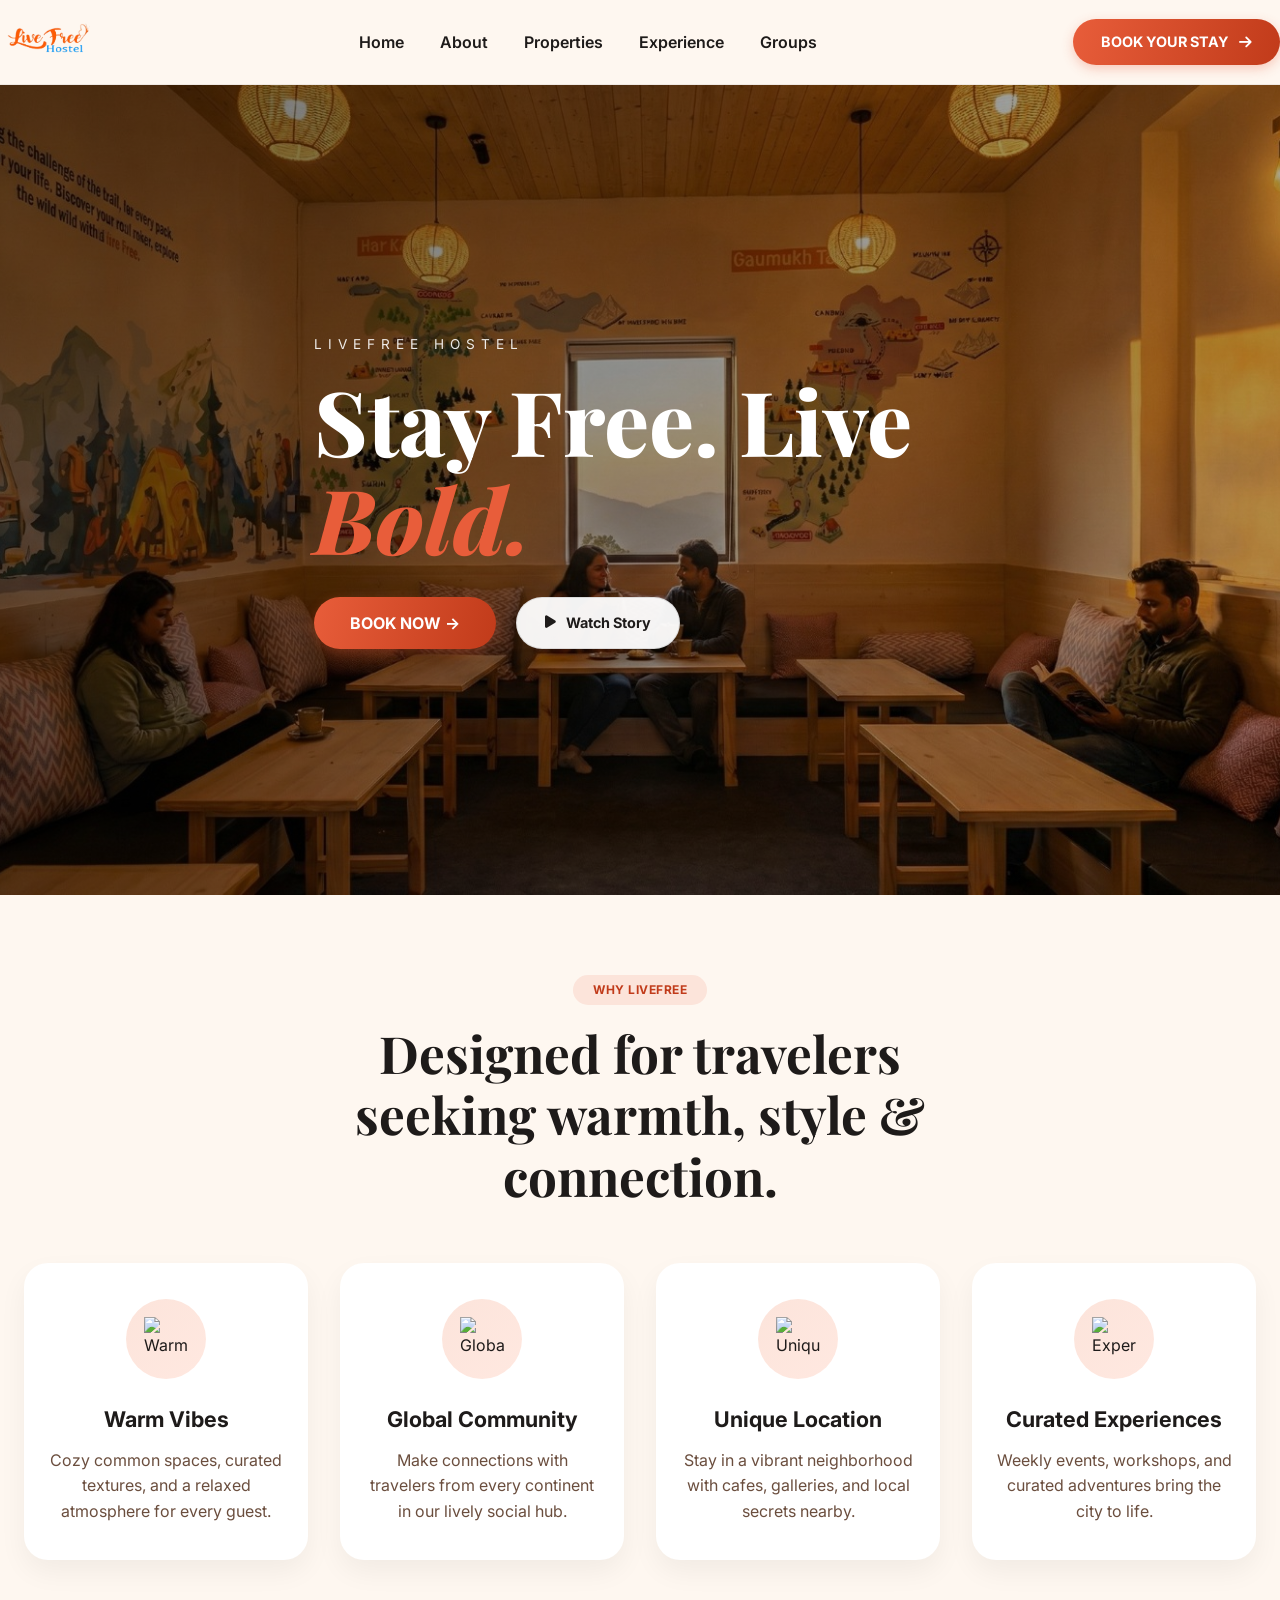
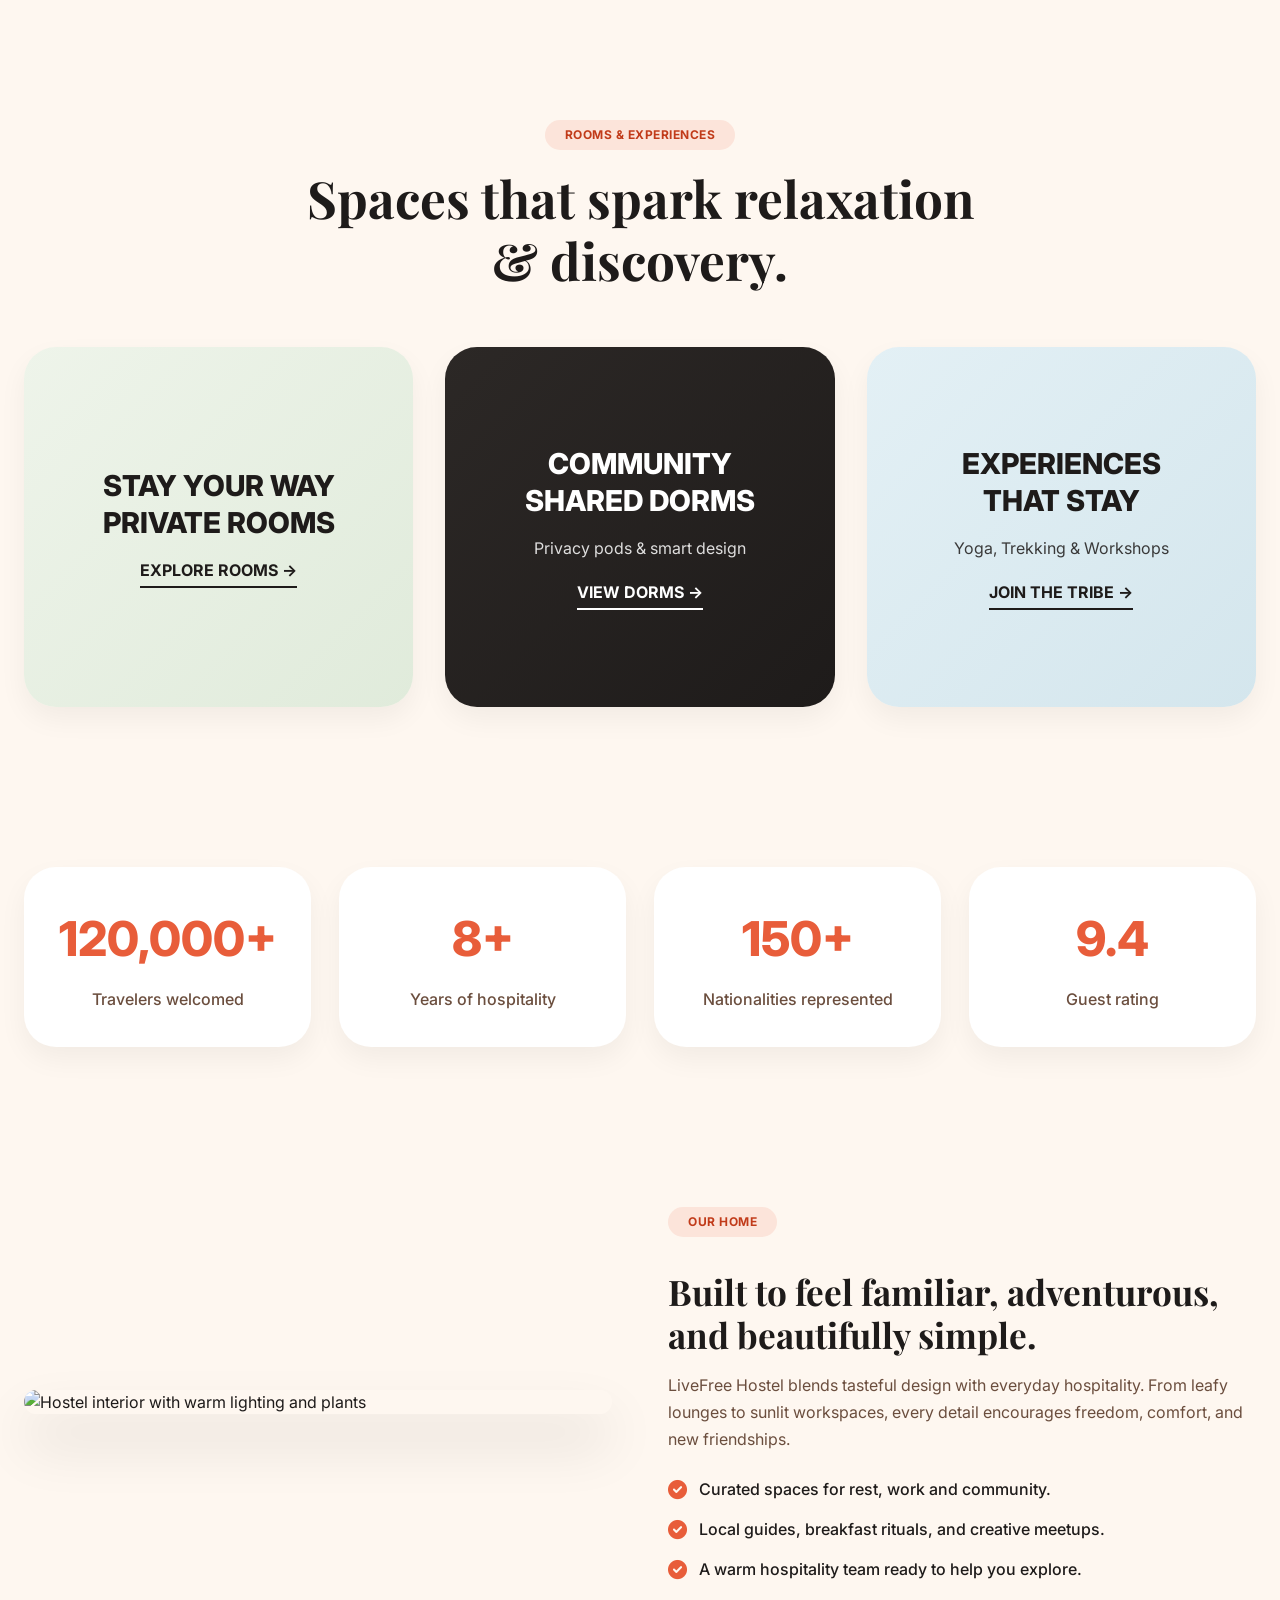
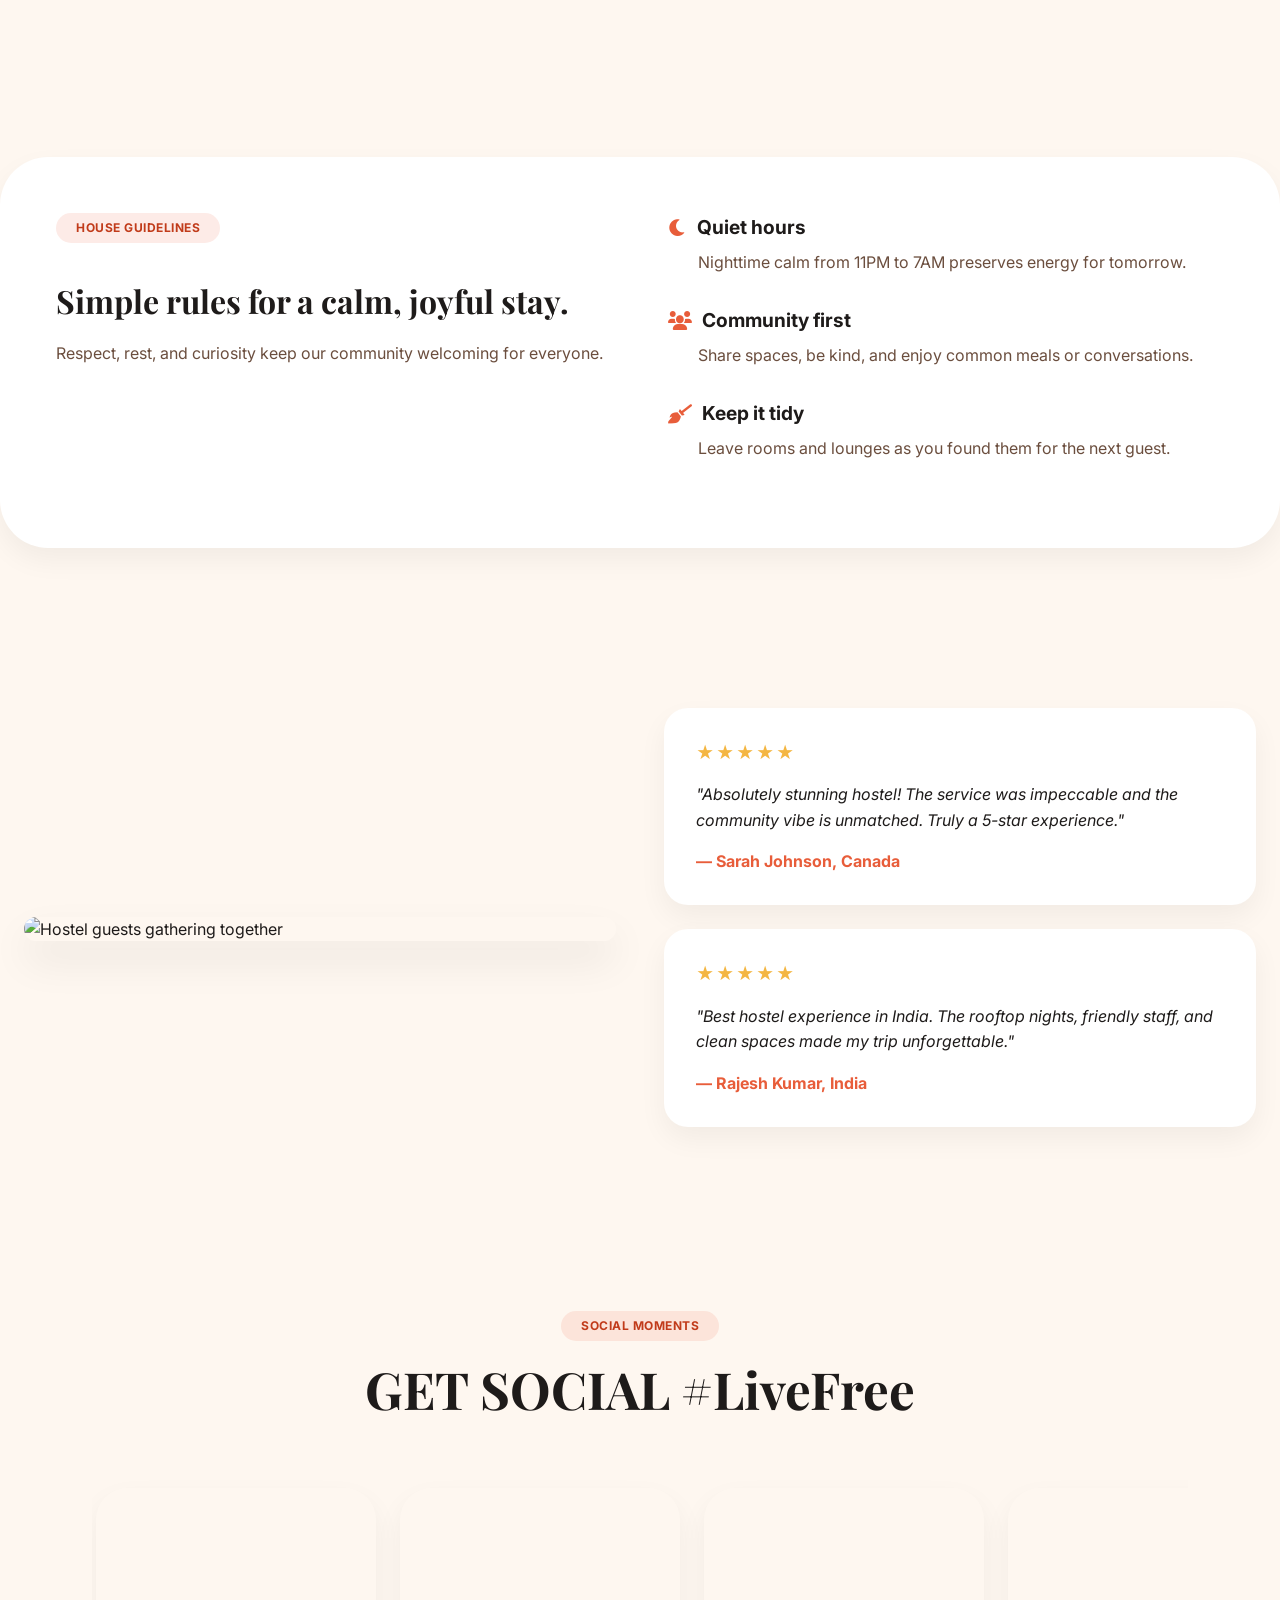
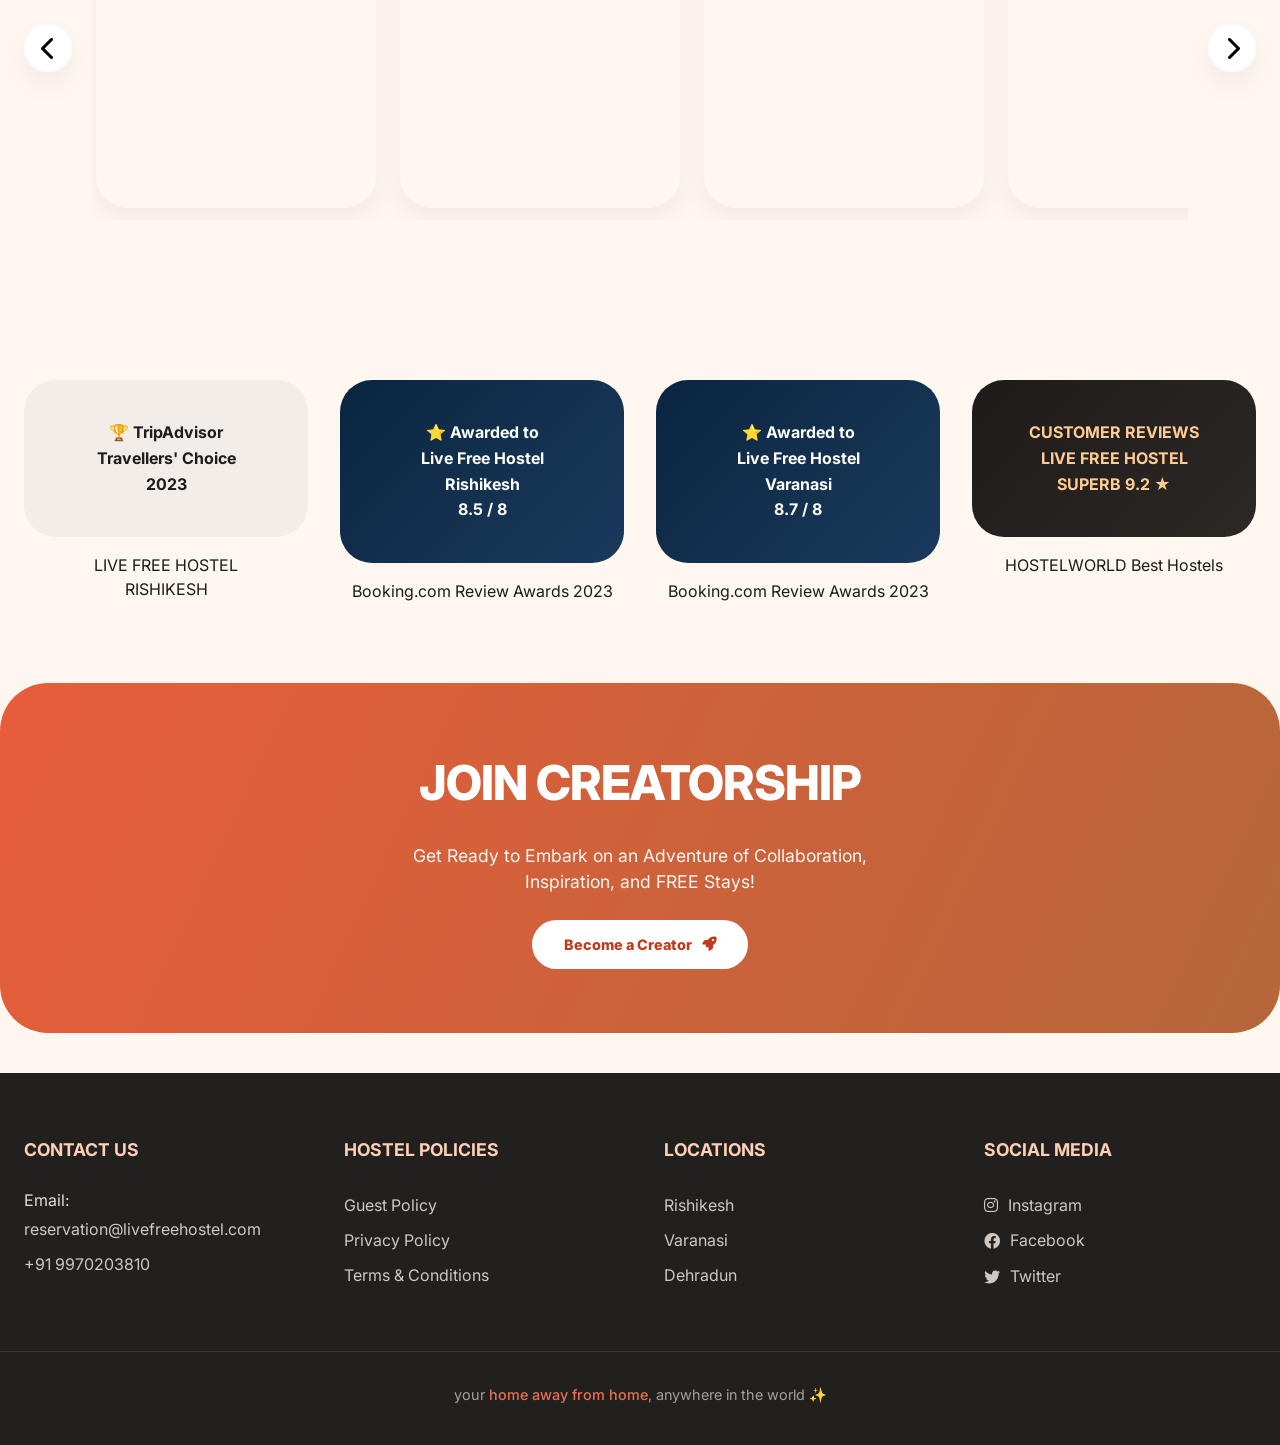
==== index.html @ 85eb5aa7 "Update hero image and logo to use local assets" ====
<!DOCTYPE html>
<html lang="en">
<head>
  <meta charset="UTF-8" />
  <meta name="viewport" content="width=device-width, initial-scale=1.0, viewport-fit=cover" />
  <meta name="description" content="LiveFree Hostel - Stay Free. Live Bold. Experience warm hospitality, global community, and unique locations in Rishikesh, Varanasi, and Dehradun." />
  <meta name="keywords" content="hostel, travel, community, backpacking, rishikesh, varanasi, dehradun, livefree" />
  <meta name="author" content="LiveFree Hostel" />
  <title>LiveFree Hostel | Stay Free. Live Bold.</title>
  <link rel="preconnect" href="https://fonts.googleapis.com" />
  <link rel="preconnect" href="https://fonts.gstatic.com" crossorigin />
  <link href="https://fonts.googleapis.com/css2?family=Inter:opsz,wght@14..32,300;14..32,400;14..32,500;14..32,600;14..32,700;14..32,800&family=Playfair+Display:wght@500;600;700;800;900&display=swap" rel="stylesheet" />
  <link rel="stylesheet" href="https://cdnjs.cloudflare.com/ajax/libs/font-awesome/6.0.0-beta3/css/all.min.css" />
  <link rel="stylesheet" href="style.css" />
</head>
<body>
  <a class="skip-link" href="#main">Skip to main content</a>

  <header class="site-header">
    <div class="container topbar">
      <a href="#home" class="brand">
        <img src="assets/l1.png" alt="LiveFree Hostel Logo" class="logo-img" />
      </a>
      <input type="checkbox" id="menu-toggle" class="menu-toggle" />
      <label for="menu-toggle" class="hamburger" aria-label="Open navigation menu">
        <span></span><span></span><span></span>
      </label>
      <nav class="main-nav" aria-label="Primary navigation">
        <ul>
          <li><a href="#home">Home</a></li>
          <li><a href="#about">About</a></li>
          <li><a href="#rooms">Properties</a></li>
          <li><a href="#experience">Experience</a></li>
          <li><a href="#groups">Groups</a></li>
        </ul>
      </nav>
      <a href="#booking" class="btn btn-primary">BOOK YOUR STAY <i class="fas fa-arrow-right"></i></a>
    </div>
  </header>

  <main id="main">
    <!-- Hero Section -->
    <section class="hero" id="home">
      <div class="hero-overlay"></div>
      <div class="container hero-content">
        <span class="eyebrow">LIVEFREE HOSTEL</span>
        <h1>Stay Free. Live <span class="bold-word">Bold.</span></h1>
        <div class="hero-actions">
          <a href="#booking" class="btn btn-primary btn-large">BOOK NOW →</a>
          <a href="#about" class="btn btn-secondary"><i class="fas fa-play"></i> Watch Story</a>
        </div>
      </div>
    </section>

    <!-- Features Section -->
    <section class="section features" id="features">
      <div class="container">
        <div class="section-head">
          <span class="section-label">Why LiveFree</span>
          <h2>Designed for travelers seeking warmth, style & connection.</h2>
        </div>
        <div class="grid feature-grid">
          <article class="feature-card">
            <div class="feature-icon"><img src="https://cdn-icons-png.flaticon.com/512/2906/2906727.png" alt="Warm Vibes icon" /></div>
            <h3>Warm Vibes</h3>
            <p>Cozy common spaces, curated textures, and a relaxed atmosphere for every guest.</p>
          </article>
          <article class="feature-card">
            <div class="feature-icon"><img src="https://cdn-icons-png.flaticon.com/512/2948/2948030.png" alt="Global Community icon" /></div>
            <h3>Global Community</h3>
            <p>Make connections with travelers from every continent in our lively social hub.</p>
          </article>
          <article class="feature-card">
            <div class="feature-icon"><img src="https://cdn-icons-png.flaticon.com/512/2838/2838912.png" alt="Unique Location icon" /></div>
            <h3>Unique Location</h3>
            <p>Stay in a vibrant neighborhood with cafes, galleries, and local secrets nearby.</p>
          </article>
          <article class="feature-card">
            <div class="feature-icon"><img src="https://cdn-icons-png.flaticon.com/512/1041/1041916.png" alt="Experiences icon" /></div>
            <h3>Curated Experiences</h3>
            <p>Weekly events, workshops, and curated adventures bring the city to life.</p>
          </article>
        </div>
      </div>
    </section>

    <!-- Rooms Section -->
    <section class="section rooms" id="rooms">
      <div class="container">
        <div class="section-head">
          <span class="section-label">Rooms & Experiences</span>
          <h2>Spaces that spark relaxation & discovery.</h2>
        </div>
        <div class="grid room-grid">
          <article class="room-card room-card-green">
            <div class="room-content">
              <h3>STAY YOUR WAY<br>PRIVATE ROOMS</h3>
              <a href="#rooms" class="room-link">EXPLORE ROOMS →</a>
            </div>
          </article>
          <article class="room-card room-card-dark">
            <div class="room-content">
              <h3>COMMUNITY<br>SHARED DORMS</h3>
              <p>Privacy pods & smart design</p>
              <a href="#rooms" class="room-link">VIEW DORMS →</a>
            </div>
          </article>
          <article class="room-card room-card-blue">
            <div class="room-content">
              <h3>EXPERIENCES<br>THAT STAY</h3>
              <p>Yoga, Trekking & Workshops</p>
              <a href="#rooms" class="room-link">JOIN THE TRIBE →</a>
            </div>
          </article>
        </div>
      </div>
    </section>

    <!-- Stats Section -->
    <section class="section stats">
      <div class="container stats-grid">
        <article class="stat-card">
          <strong>120,000+</strong>
          <p>Travelers welcomed</p>
        </article>
        <article class="stat-card">
          <strong>8+</strong>
          <p>Years of hospitality</p>
        </article>
        <article class="stat-card">
          <strong>150+</strong>
          <p>Nationalities represented</p>
        </article>
        <article class="stat-card">
          <strong>9.4</strong>
          <p>Guest rating</p>
        </article>
      </div>
    </section>

    <!-- About Section -->
    <section class="section about" id="about">
      <div class="container about-grid">
        <div class="about-media">
          <img src="https://images.unsplash.com/photo-1522708323590-d24dbb6b0267?auto=format&fit=crop&w=1200&q=80" alt="Hostel interior with warm lighting and plants" />
        </div>
        <div class="about-copy">
          <span class="section-label">Our home</span>
          <h2>Built to feel familiar, adventurous, and beautifully simple.</h2>
          <p>LiveFree Hostel blends tasteful design with everyday hospitality. From leafy lounges to sunlit workspaces, every detail encourages freedom, comfort, and new friendships.</p>
          <ul class="about-list">
            <li><i class="fas fa-check-circle"></i> Curated spaces for rest, work and community.</li>
            <li><i class="fas fa-check-circle"></i> Local guides, breakfast rituals, and creative meetups.</li>
            <li><i class="fas fa-check-circle"></i> A warm hospitality team ready to help you explore.</li>
          </ul>
        </div>
      </div>
    </section>

    <!-- House Guidelines Section -->
    <section class="section rules">
      <div class="container rules-grid">
        <div class="rules-copy">
          <span class="section-label">House Guidelines</span>
          <h2>Simple rules for a calm, joyful stay.</h2>
          <p>Respect, rest, and curiosity keep our community welcoming for everyone.</p>
        </div>
        <div class="rules-block">
          <div class="rule-item">
            <h3><i class="fas fa-moon"></i> Quiet hours</h3>
            <p>Nighttime calm from 11PM to 7AM preserves energy for tomorrow.</p>
          </div>
          <div class="rule-item">
            <h3><i class="fas fa-users"></i> Community first</h3>
            <p>Share spaces, be kind, and enjoy common meals or conversations.</p>
          </div>
          <div class="rule-item">
            <h3><i class="fas fa-broom"></i> Keep it tidy</h3>
            <p>Leave rooms and lounges as you found them for the next guest.</p>
          </div>
        </div>
      </div>
    </section>

    <!-- Testimonials Section -->
    <section class="section testimonials" id="testimonials">
      <div class="container testimonials-wrapper">
        <div class="testimonials-media">
          <img src="https://images.unsplash.com/photo-1552664730-d307ca884978?auto=format&fit=crop&w=800&q=80" alt="Hostel guests gathering together" />
        </div>
        <div class="testimonials-content">
          <div class="testimonial-card">
            <div class="stars">★★★★★</div>
            <p>"Absolutely stunning hostel! The service was impeccable and the community vibe is unmatched. Truly a 5-star experience."</p>
            <footer>— Sarah Johnson, Canada</footer>
          </div>
          <div class="testimonial-card">
            <div class="stars">★★★★★</div>
            <p>"Best hostel experience in India. The rooftop nights, friendly staff, and clean spaces made my trip unforgettable."</p>
            <footer>— Rajesh Kumar, India</footer>
          </div>
        </div>
      </div>
    </section>

    <!-- Social Carousel Section -->
    <section class="section social">
      <div class="container">
        <div class="section-head">
          <span class="section-label">Social Moments</span>
          <h2>GET SOCIAL #LiveFree</h2>
        </div>
      </div>
      <div class="social-carousel container">
        <button class="carousel-btn carousel-prev" aria-label="Previous images"><i class="fas fa-chevron-left"></i></button>
        <div class="social-grid" id="socialGrid">
          <div class="social-item" style="background-image: url('https://images.unsplash.com/photo-1541336032412-2048a6785400?auto=format&fit=crop&w=600&q=80')"></div>
          <div class="social-item" style="background-image: url('https://images.unsplash.com/photo-1523239369189-4ed2aefc3a63?auto=format&fit=crop&w=600&q=80')"></div>
          <div class="social-item" style="background-image: url('https://images.unsplash.com/photo-1551632811-561732d1e306?auto=format&fit=crop&w=600&q=80')"></div>
          <div class="social-item" style="background-image: url('https://images.unsplash.com/photo-1517457373958-b7bdd4587205?auto=format&fit=crop&w=600&q=80')"></div>
          <div class="social-item" style="background-image: url('https://images.unsplash.com/photo-1559136555-9303baea8ebd?auto=format&fit=crop&w=600&q=80')"></div>
          <div class="social-item" style="background-image: url('https://images.unsplash.com/photo-1529156069898-49953e39b3ac?auto=format&fit=crop&w=600&q=80')"></div>
        </div>
        <button class="carousel-btn carousel-next" aria-label="Next images"><i class="fas fa-chevron-right"></i></button>
      </div>
    </section>

    <!-- Awards Section -->
    <section class="section awards">
      <div class="container awards-grid">
        <div class="award-item">
          <div class="award-badge">🏆 TripAdvisor<br>Travellers' Choice<br>2023</div>
          <p>LIVE FREE HOSTEL<br>RISHIKESH</p>
        </div>
        <div class="award-item">
          <div class="award-badge booking">⭐ Awarded to<br>Live Free Hostel<br>Rishikesh<br>8.5 / 8</div>
          <p>Booking.com Review Awards 2023</p>
        </div>
        <div class="award-item">
          <div class="award-badge booking">⭐ Awarded to<br>Live Free Hostel<br>Varanasi<br>8.7 / 8</div>
          <p>Booking.com Review Awards 2023</p>
        </div>
        <div class="award-item">
          <div class="award-badge superb">CUSTOMER REVIEWS<br>LIVE FREE HOSTEL<br>SUPERB 9.2 ★</div>
          <p>HOSTELWORLD Best Hostels</p>
        </div>
      </div>
    </section>

    <!-- CTA Banner Section -->
    <section class="section cta-banner" id="booking">
      <div class="container cta-content">
        <h2>JOIN CREATORSHIP</h2>
        <p>Get Ready to Embark on an Adventure of Collaboration, Inspiration, and FREE Stays!</p>
        <a href="#" class="btn btn-cta">Become a Creator <i class="fas fa-rocket"></i></a>
      </div>
    </section>
  </main>

  <!-- Footer -->
  <footer class="site-footer" id="contact">
    <div class="container footer-grid">
      <div class="footer-block">
        <h4>CONTACT US</h4>
        <p>Email:<br><a href="mailto:reservation@livefreehostel.com">reservation@livefreehostel.com</a></p>
        <p><a href="tel:+919970203810">+91 9970203810</a></p>
      </div>
      <div class="footer-block">
        <h4>HOSTEL POLICIES</h4>
        <ul>
          <li><a href="#">Guest Policy</a></li>
          <li><a href="#">Privacy Policy</a></li>
          <li><a href="#">Terms & Conditions</a></li>
        </ul>
      </div>
      <div class="footer-block">
        <h4>LOCATIONS</h4>
        <ul>
          <li><a href="#">Rishikesh</a></li>
          <li><a href="#">Varanasi</a></li>
          <li><a href="#">Dehradun</a></li>
        </ul>
      </div>
      <div class="footer-block">
        <h4>SOCIAL MEDIA</h4>
        <ul class="social-list">
          <li><a href="#"><i class="fab fa-instagram"></i> Instagram</a></li>
          <li><a href="#"><i class="fab fa-facebook"></i> Facebook</a></li>
          <li><a href="#"><i class="fab fa-twitter"></i> Twitter</a></li>
        </ul>
      </div>
    </div>
    <div class="footer-bottom container">
      <p class="tagline">
  your <span>home away from home</span>, anywhere in the world ✨
</p>
    </div>
  </footer>

  <script>
    // Social carousel scroll functionality
    const socialGrid = document.getElementById('socialGrid');
    const prevBtn = document.querySelector('.carousel-prev');
    const nextBtn = document.querySelector('.carousel-next');
    
    if (socialGrid && prevBtn && nextBtn) {
      prevBtn.addEventListener('click', () => {
        socialGrid.scrollBy({ left: -300, behavior: 'smooth' });
      });
      nextBtn.addEventListener('click', () => {
        socialGrid.scrollBy({ left: 300, behavior: 'smooth' });
      });
    }

    // Smooth scroll for anchor links
    document.querySelectorAll('a[href^="#"]').forEach(anchor => {
      anchor.addEventListener('click', function(e) {
        const targetId = this.getAttribute('href');
        if (targetId === '#') return;
        const targetElement = document.querySelector(targetId);
        if (targetElement) {
          e.preventDefault();
          targetElement.scrollIntoView({ behavior: 'smooth', block: 'start' });
          // Close mobile menu if open
          const menuToggle = document.getElementById('menu-toggle');
          if (menuToggle && menuToggle.checked) {
            menuToggle.checked = false;
          }
        }
      });
    });

    // Logo fallback
    const logoImg = document.querySelector('.logo-img');
    if (logoImg && logoImg.complete && logoImg.naturalWidth === 0) {
      logoImg.src = 'https://placehold.co/600x200/e85d3a/white?text=LiveFree';
    }
  </script>
</body>
</html>
---- style.css ----
:root {
  --bg: #fef7f0;
  --surface: #ffffff;
  --text: #1e1b1a;
  --muted: #6b4e3e;
  --primary: #e85d3a;
  --primary-dark: #c13b1a;
  --primary-light: #f5a17e;
  --accent: #7b9c6e;
  --accent-light: #e2f0dd;
  --gold: #e6b17e;
  --shadow-sm: 0 12px 28px rgba(0, 0, 0, 0.05);
  --shadow-md: 0 20px 40px rgba(0, 0, 0, 0.08);
  --shadow-lg: 0 30px 55px rgba(0, 0, 0, 0.12);
  --radius-sm: 16px;
  --radius-md: 24px;
  --radius-lg: 32px;
  --radius-xl: 48px;
  --transition: 0.35s cubic-bezier(0.2, 0.9, 0.4, 1.1);
}

* {
  margin: 0;
  padding: 0;
  box-sizing: border-box;
}

html {
  scroll-behavior: smooth;
}

body {
  font-family: 'Inter', system-ui, -apple-system, sans-serif;
  background: var(--bg);
  color: var(--text);
  line-height: 1.5;
  overflow-x: hidden;
}

img {
  max-width: 100%;
  display: block;
}

a {
  text-decoration: none;
  color: inherit;
  transition: all var(--transition);
}

button {
  cursor: pointer;
  border: none;
  background: none;
}

.container {
  max-width: 1280px;
  margin: 0 auto;
  padding: 0 24px;
}

/* Skip Link */
.skip-link {
  position: absolute;
  left: -9999px;
  top: 0;
  background: var(--primary);
  color: white;
  padding: 12px 24px;
  z-index: 200;
  border-radius: 999px;
  font-weight: 600;
  font-size: 0.9rem;
}

.skip-link:focus {
  left: 20px;
  top: 20px;
  outline: 2px solid white;
}

/* Header */
.site-header {
  position: sticky;
  top: 0;
  z-index: 100;
  background: rgba(254, 247, 240, 0.96);
  backdrop-filter: blur(16px);
  border-bottom: 1px solid rgba(0, 0, 0, 0.06);
}

.topbar {
  display: flex;
  align-items: center;
  justify-content: space-between;
  gap: 24px;
  padding: 16px 0;
  flex-wrap: wrap;
}

.brand {
  display: flex;
  align-items: center;
  flex-shrink: 0;
}

.logo-img {
  height: 52px;
  width: auto;
  transition: transform 0.2s ease;
}

.logo-img:hover {
  transform: scale(1.02);
}

/* Navigation */
.main-nav ul {
  display: flex;
  gap: 36px;
  list-style: none;
}

.main-nav a {
  font-weight: 600;
  color: var(--text);
  position: relative;
  padding: 6px 0;
}

.main-nav a::after {
  content: '';
  position: absolute;
  bottom: 0;
  left: 0;
  width: 0;
  height: 2px;
  background: var(--primary);
  transition: width 0.25s ease;
}

.main-nav a:hover::after,
.main-nav a:focus::after {
  width: 100%;
}

.main-nav a:hover {
  color: var(--primary-dark);
}

/* Buttons */
.btn {
  display: inline-flex;
  align-items: center;
  justify-content: center;
  gap: 10px;
  padding: 12px 28px;
  border-radius: 999px;
  font-weight: 700;
  font-size: 0.9rem;
  transition: all var(--transition);
  border: none;
  cursor: pointer;
  white-space: nowrap;
}

.btn-primary {
  background: linear-gradient(105deg, var(--primary), var(--primary-dark));
  color: white;
  box-shadow: 0 4px 12px rgba(232, 93, 58, 0.3);
}

.btn-primary:hover {
  transform: translateY(-3px);
  box-shadow: 0 14px 28px rgba(232, 93, 58, 0.35);
}

.btn-secondary {
  background: rgba(255, 255, 255, 0.95);
  border: 1px solid rgba(0, 0, 0, 0.1);
  color: var(--text);
}

.btn-secondary:hover {
  background: white;
  transform: translateY(-2px);
  box-shadow: var(--shadow-sm);
}

.btn-large {
  padding: 14px 36px;
  font-size: 1rem;
}

.btn-cta {
  background: white;
  color: var(--primary-dark);
  font-weight: 800;
  padding: 14px 32px;
}

.btn-cta:hover {
  transform: translateY(-3px);
  box-shadow: 0 12px 24px rgba(0, 0, 0, 0.2);
}

/* Mobile Menu */
.menu-toggle {
  display: none;
}

.hamburger {
  display: none;
  flex-direction: column;
  gap: 6px;
  cursor: pointer;
  padding: 8px;
}

.hamburger span {
  width: 28px;
  height: 2.5px;
  background: var(--text);
  border-radius: 4px;
  transition: 0.25s ease;
}

/* Hero Section */
.hero {
  position: relative;
  min-height: 90vh;
  background-image: url('assets/hero_img.jpeg');
  background-size: cover;
  background-position: center 30%;
  display: flex;
  align-items: center;
  isolation: isolate;
}

.hero-overlay {
  position: absolute;
  inset: 0;
  background: linear-gradient(120deg, rgba(0, 0, 0, 0.55), rgba(0, 0, 0, 0.25));
  z-index: 1;
}

.hero-content {
  position: relative;
  z-index: 3;
  max-width: 700px;
  color: white;
}

.hero .eyebrow {
  font-size: 0.85rem;
  letter-spacing: 6px;
  text-transform: uppercase;
  opacity: 0.9;
  margin-bottom: 1rem;
  display: inline-block;
}

.hero h1 {
  font-family: 'Playfair Display', serif;
  font-size: clamp(3rem, 7vw, 5.8rem);
  font-weight: 800;
  line-height: 1.1;
  margin: 0 0 1.8rem 0;
}

.hero h1 .bold-word {
  color: var(--primary);
  font-style: italic;
  position: relative;
  display: inline-block;
}

.hero-actions {
  display: flex;
  gap: 20px;
  flex-wrap: wrap;
}

/* Section Styles */
.section {
  padding: 80px 0;
}

.section-head {
  text-align: center;
  margin-bottom: 56px;
}

.section-label {
  display: inline-block;
  background: rgba(232, 93, 58, 0.12);
  padding: 6px 20px;
  border-radius: 60px;
  font-size: 0.75rem;
  font-weight: 700;
  letter-spacing: 0.5px;
  color: var(--primary-dark);
  margin-bottom: 18px;
  text-transform: uppercase;
}

.section-head h2 {
  font-family: 'Playfair Display', serif;
  font-size: clamp(1.8rem, 4vw, 3.2rem);
  font-weight: 700;
  max-width: 700px;
  margin: 0 auto;
  line-height: 1.2;
}

/* Grid Systems */
.grid {
  display: grid;
  gap: 32px;
}

.feature-grid {
  grid-template-columns: repeat(auto-fit, minmax(260px, 1fr));
}

.room-grid {
  grid-template-columns: repeat(auto-fit, minmax(300px, 1fr));
}

.stats-grid {
  display: grid;
  grid-template-columns: repeat(auto-fit, minmax(200px, 1fr));
  gap: 28px;
  text-align: center;
}

/* Feature Cards */
.feature-card {
  background: var(--surface);
  padding: 36px 24px;
  border-radius: var(--radius-md);
  transition: all var(--transition);
  box-shadow: var(--shadow-sm);
  text-align: center;
}

.feature-card:hover {
  transform: translateY(-8px);
  box-shadow: var(--shadow-lg);
}

.feature-icon {
  width: 80px;
  height: 80px;
  background: linear-gradient(135deg, #fce4db, #ffe8e0);
  border-radius: 50%;
  display: flex;
  align-items: center;
  justify-content: center;
  margin: 0 auto 24px;
}

.feature-icon img {
  width: 44px;
  height: 44px;
  object-fit: contain;
}

.feature-card h3 {
  font-size: 1.35rem;
  margin-bottom: 12px;
  font-weight: 700;
}

.feature-card p {
  color: var(--muted);
  line-height: 1.6;
}

/* Room Cards */
.room-card {
  border-radius: var(--radius-lg);
  padding: 40px 28px;
  transition: all 0.3s ease;
  box-shadow: var(--shadow-sm);
  text-align: center;
  min-height: 360px;
  display: flex;
  align-items: center;
  justify-content: center;
}

.room-card:hover {
  transform: translateY(-6px);
  box-shadow: var(--shadow-lg);
}

.room-card-green {
  background: linear-gradient(135deg, #eef4ea, #e0ebdb);
}

.room-card-dark {
  background: linear-gradient(135deg, #2c2826, #1e1b1a);
  color: white;
}

.room-card-blue {
  background: linear-gradient(135deg, #e3f0f5, #d4e6ed);
}

.room-content h3 {
  font-size: 1.8rem;
  margin-bottom: 16px;
  font-weight: 800;
  line-height: 1.3;
}

.room-content p {
  margin-bottom: 20px;
  opacity: 0.85;
}

.room-link {
  display: inline-block;
  font-weight: 700;
  border-bottom: 2px solid currentColor;
  padding-bottom: 4px;
  transition: all 0.2s;
}

.room-link:hover {
  letter-spacing: 1px;
}

/* Stat Cards */
.stat-card {
  background: var(--surface);
  padding: 36px 20px;
  border-radius: var(--radius-lg);
  box-shadow: var(--shadow-sm);
  transition: all var(--transition);
}

.stat-card:hover {
  transform: translateY(-5px);
  box-shadow: var(--shadow-md);
}

.stat-card strong {
  font-size: 3rem;
  font-weight: 800;
  color: var(--primary);
  display: block;
  margin-bottom: 12px;
}

.stat-card p {
  color: var(--muted);
  font-weight: 500;
}

/* About Section */
.about-grid {
  display: grid;
  grid-template-columns: 1fr 1fr;
  gap: 56px;
  align-items: center;
}

.about-media img {
  width: 100%;
  border-radius: var(--radius-xl);
  box-shadow: var(--shadow-lg);
  transition: transform 0.4s;
}

.about-media img:hover {
  transform: scale(1.01);
}

.about-copy h2 {
  font-family: 'Playfair Display', serif;
  font-size: 2.2rem;
  margin: 16px 0;
  line-height: 1.2;
}

.about-copy p {
  color: var(--muted);
  line-height: 1.7;
  margin-bottom: 24px;
}

.about-list {
  list-style: none;
}

.about-list li {
  margin-bottom: 16px;
  display: flex;
  align-items: center;
  gap: 12px;
  font-weight: 500;
}

.about-list li i {
  color: var(--primary);
  font-size: 1.2rem;
}

/* Rules Section */
.rules-grid {
  display: grid;
  grid-template-columns: 1fr 1fr;
  gap: 56px;
  background: var(--surface);
  padding: 56px;
  border-radius: var(--radius-xl);
  box-shadow: var(--shadow-sm);
}

.rules-copy h2 {
  font-family: 'Playfair Display', serif;
  font-size: 2rem;
  margin: 16px 0;
}

.rules-copy p {
  color: var(--muted);
}

.rule-item {
  margin-bottom: 32px;
}

.rule-item h3 {
  font-size: 1.2rem;
  margin-bottom: 8px;
  display: flex;
  align-items: center;
  gap: 10px;
}

.rule-item h3 i {
  color: var(--primary);
}

.rule-item p {
  color: var(--muted);
  padding-left: 30px;
}

/* Testimonials */
.testimonials-wrapper {
  display: grid;
  grid-template-columns: 1fr 1fr;
  gap: 48px;
  align-items: center;
}

.testimonials-media img {
  width: 100%;
  border-radius: var(--radius-lg);
  box-shadow: var(--shadow-md);
}

.testimonial-card {
  background: var(--surface);
  padding: 32px;
  border-radius: var(--radius-md);
  margin-bottom: 24px;
  box-shadow: var(--shadow-sm);
  transition: all var(--transition);
}

.testimonial-card:hover {
  transform: translateX(6px);
  box-shadow: var(--shadow-md);
}

.stars {
  color: #f4b642;
  margin-bottom: 16px;
  font-size: 1.1rem;
  letter-spacing: 2px;
}

.testimonial-card p {
  font-style: italic;
  margin-bottom: 16px;
  line-height: 1.6;
  color: var(--text);
}

.testimonial-card footer {
  font-weight: 700;
  color: var(--primary);
}

/* Social Carousel */
.social-carousel {
  display: flex;
  align-items: center;
  gap: 20px;
  position: relative;
}

.social-grid {
  display: flex;
  gap: 24px;
  overflow-x: auto;
  scroll-behavior: smooth;
  padding: 12px 4px;
  scrollbar-width: thin;
  flex: 1;
}

.social-grid::-webkit-scrollbar {
  height: 6px;
}

.social-grid::-webkit-scrollbar-track {
  background: #e0d6ce;
  border-radius: 10px;
}

.social-grid::-webkit-scrollbar-thumb {
  background: var(--primary);
  border-radius: 10px;
}

.social-item {
  min-width: 280px;
  height: 320px;
  background-size: cover;
  background-position: center;
  border-radius: var(--radius-lg);
  flex-shrink: 0;
  transition: all 0.3s ease;
  cursor: pointer;
  box-shadow: var(--shadow-sm);
}

.social-item:hover {
  transform: scale(1.02);
  box-shadow: var(--shadow-lg);
}

.carousel-btn {
  width: 48px;
  height: 48px;
  background: white;
  border-radius: 60px;
  font-size: 1.5rem;
  display: flex;
  align-items: center;
  justify-content: center;
  box-shadow: var(--shadow-sm);
  transition: all 0.2s;
  flex-shrink: 0;
}

.carousel-btn:hover {
  background: var(--primary);
  color: white;
  transform: scale(1.05);
}

/* Awards Grid */
.awards-grid {
  display: grid;
  grid-template-columns: repeat(auto-fit, minmax(220px, 1fr));
  gap: 32px;
  text-align: center;
}

.award-item {
  text-align: center;
}

.award-badge {
  background: #f2ede8;
  padding: 40px 16px;
  border-radius: var(--radius-lg);
  font-weight: 700;
  line-height: 1.6;
  margin-bottom: 16px;
  transition: all 0.2s;
}

.award-badge:hover {
  transform: translateY(-4px);
}

.award-badge.booking {
  background: linear-gradient(135deg, #0a2540, #1b3a5c);
  color: white;
}

.award-badge.superb {
  background: linear-gradient(135deg, #1e1b1a, #2c2826);
  color: #ffcd94;
}

/* CTA Banner */
.cta-banner {
  background: linear-gradient(115deg, #e85d3a, #b5663b);
  border-radius: var(--radius-xl);
  text-align: center;
  padding: 64px 32px;
  color: white;
}

.cta-content {
  display: flex;
  flex-direction: column;
  align-items: center;
  gap: 24px;
}

.cta-content h2 {
  font-size: clamp(2rem, 4vw, 3rem);
  font-weight: 800;
  letter-spacing: -0.02em;
}

.cta-content p {
  font-size: 1.1rem;
  max-width: 500px;
  opacity: 0.95;
}

/* Footer */
.site-footer {
  background: #22201f;
  color: #e4ddd8;
  padding: 64px 0 40px;
  margin-top: 40px;
}

.footer-grid {
  display: grid;
  grid-template-columns: repeat(auto-fit, minmax(200px, 1fr));
  gap: 48px;
}

.footer-block h4 {
  font-size: 1.1rem;
  margin-bottom: 24px;
  color: #ffcfb5;
  font-weight: 700;
}

.footer-block ul {
  list-style: none;
}

.footer-block li,
.footer-block a {
  color: #cfc7c2;
  line-height: 2.2;
  transition: color 0.2s;
}

.footer-block a:hover {
  color: var(--primary-light);
}

.social-list li a {
  display: inline-flex;
  align-items: center;
  gap: 10px;
}

.footer-bottom {
  margin-top: 56px;
  padding-top: 32px;
  border-top: 1px solid rgba(255, 255, 255, 0.1);
  text-align: center;
  color: #a89f98;
  font-size: 0.9rem;
}

/* Responsive Design */
@media (max-width: 1024px) {
  .section {
    padding: 60px 0;
  }
  
  .about-grid,
  .rules-grid,
  .testimonials-wrapper {
    grid-template-columns: 1fr;
    gap: 40px;
  }
  
  .rules-grid {
    padding: 40px;
  }
}

@media (max-width: 768px) {
  .topbar {
    flex-wrap: nowrap;
  }
  
  .main-nav {
    position: fixed;
    top: 80px;
    right: -100%;
    background: var(--surface);
    width: 75%;
    max-width: 320px;
    height: calc(100vh - 80px);
    transition: right 0.3s ease;
    box-shadow: -8px 0 32px rgba(0, 0, 0, 0.15);
    padding: 40px 32px;
    z-index: 99;
    border-radius: 24px 0 0 24px;
  }
  
  .menu-toggle:checked ~ .main-nav {
    right: 0;
  }
  
  .hamburger {
    display: flex;
  }
  
  .main-nav ul {
    flex-direction: column;
    gap: 28px;
  }
  
  .topbar .btn-primary {
    display: none;
  }
  
  .hero-actions {
    flex-direction: column;
    align-items: flex-start;
  }
  
  .hero-actions .btn {
    width: 100%;
    justify-content: center;
  }
  
  .social-carousel {
    gap: 12px;
  }
  
  .social-item {
    min-width: 240px;
    height: 280px;
  }
  
  .carousel-btn {
    width: 40px;
    height: 40px;
  }
}

@media (max-width: 480px) {
  .container {
    padding: 0 20px;
  }
  
  .section {
    padding: 48px 0;
  }
  
  .section-head {
    margin-bottom: 40px;
  }
  
  .feature-card,
  .stat-card,
  .testimonial-card {
    padding: 24px 20px;
  }
  
  .rules-grid {
    padding: 28px;
  }
  
  .room-card {
    padding: 32px 20px;
    min-height: 280px;
  }
  
  .room-content h3 {
    font-size: 1.5rem;
  }
  
  .stat-card strong {
    font-size: 2.2rem;
  }
  
  .cta-banner {
    padding: 48px 20px;
  }
  
  .footer-grid {
    gap: 32px;
  }
}

/* Animation */
@keyframes fadeInUp {
  from {
    opacity: 0;
    transform: translateY(30px);
  }
  to {
    opacity: 1;
    transform: translateY(0);
  }
}

.feature-card,
.room-card,
.stat-card,
.testimonial-card {
  animation: fadeInUp 0.6s ease backwards;
}

.feature-card:nth-child(1) { animation-delay: 0.1s; }
.feature-card:nth-child(2) { animation-delay: 0.2s; }
.feature-card:nth-child(3) { animation-delay: 0.3s; }
.feature-card:nth-child(4) { animation-delay: 0.4s; }

.tagline span {
  color: #e76f51;
  font-weight: 500;
}
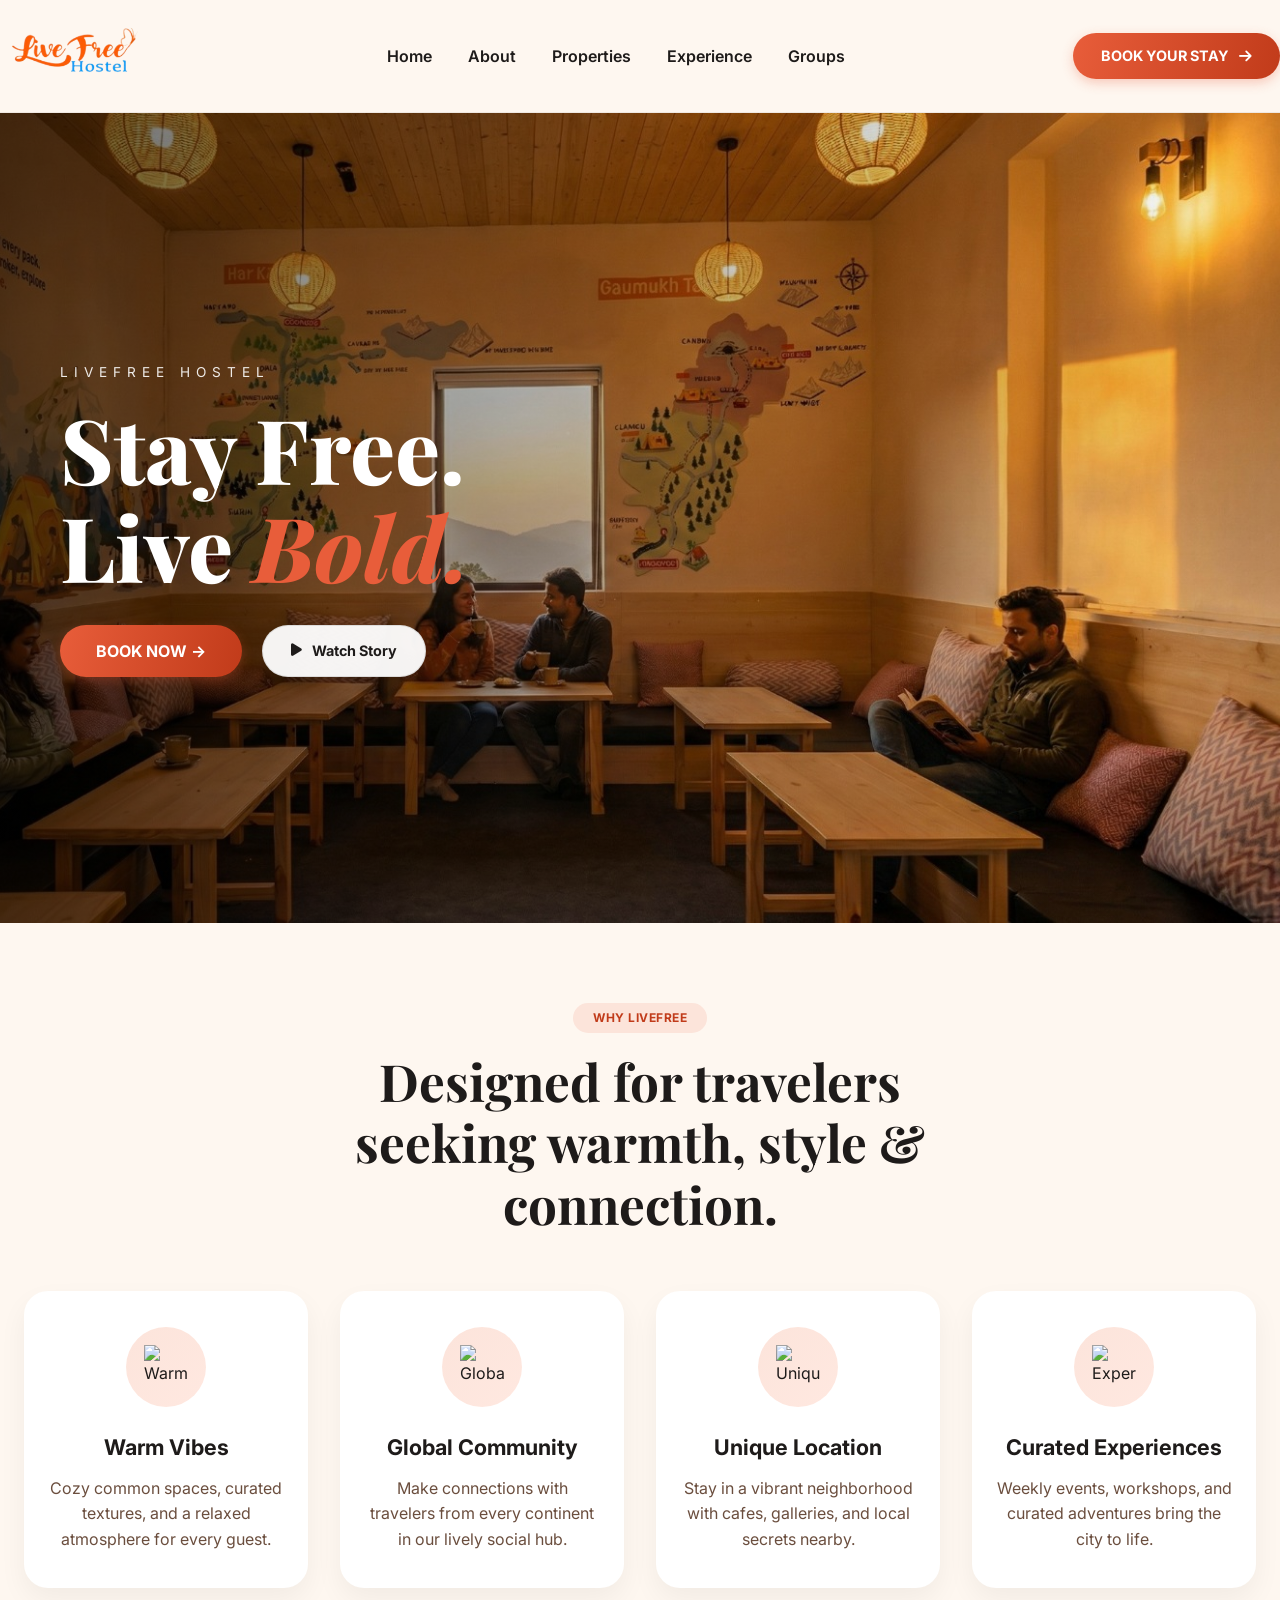
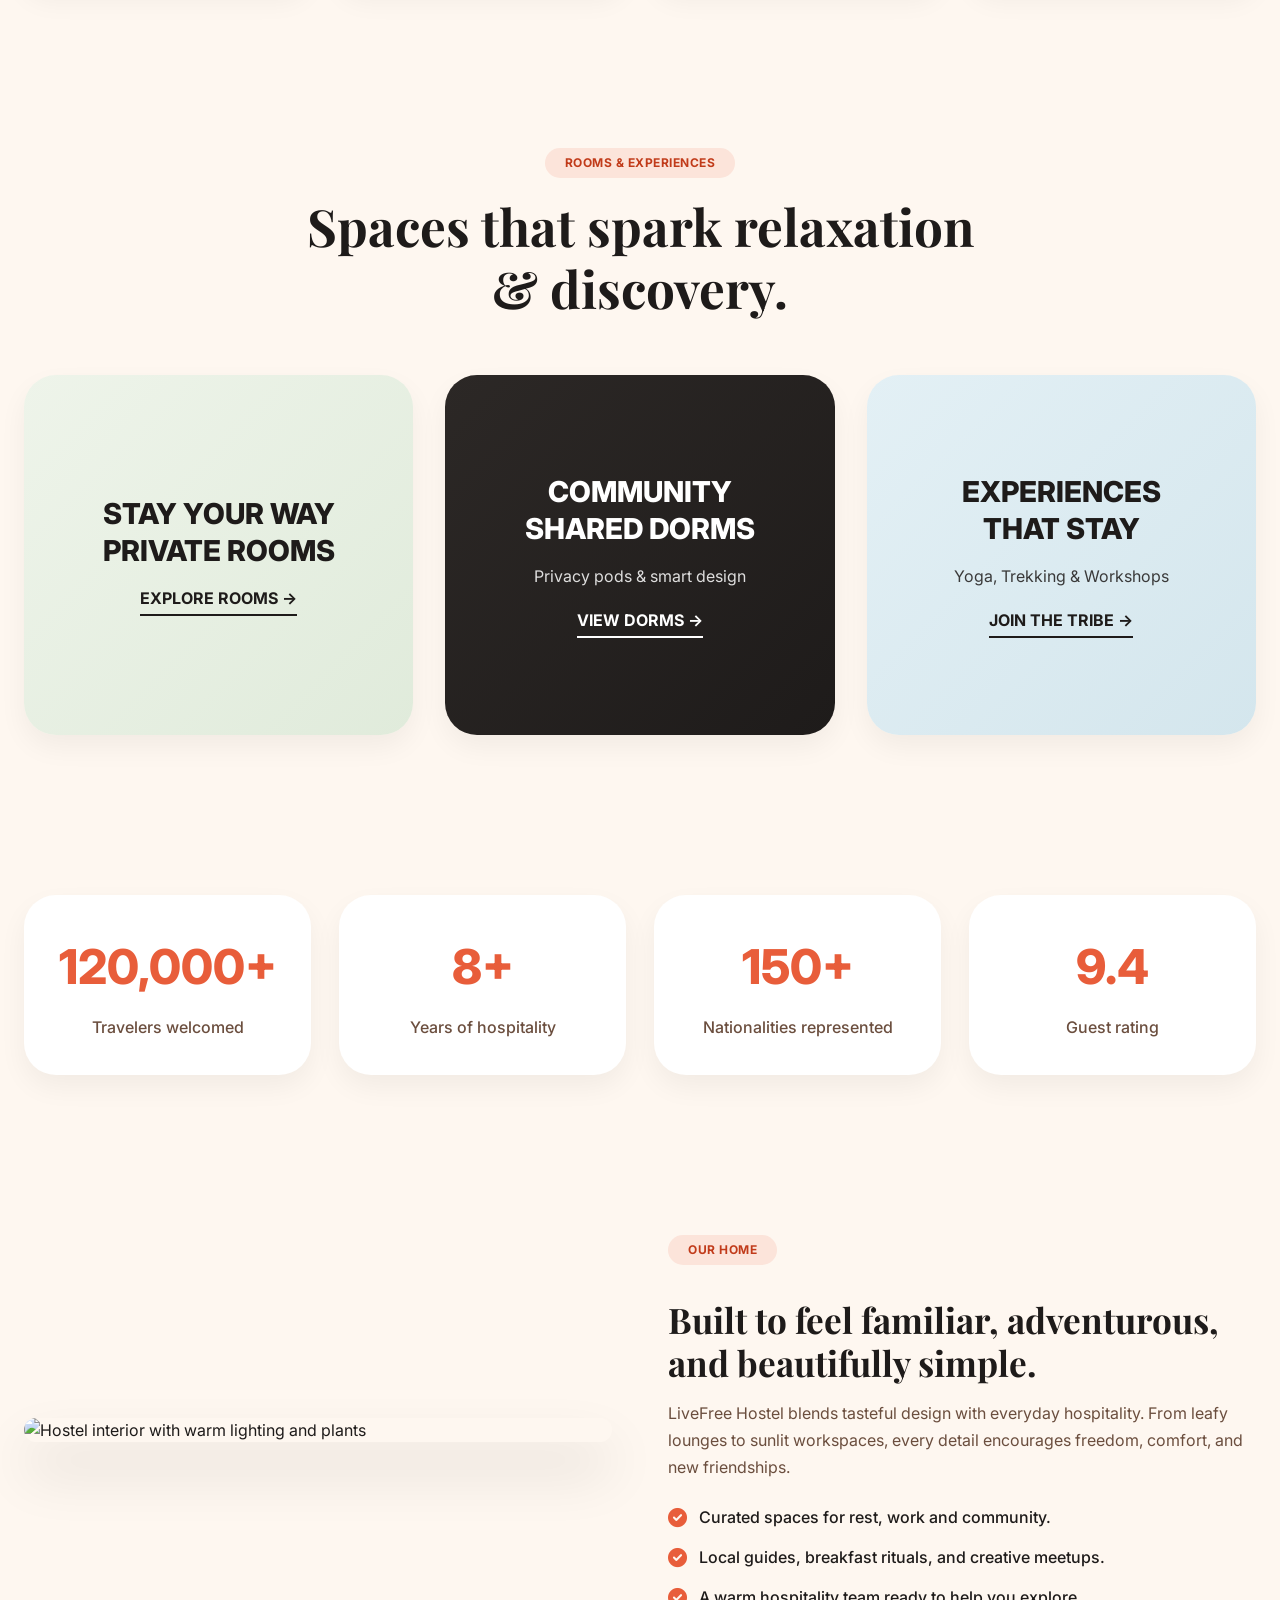
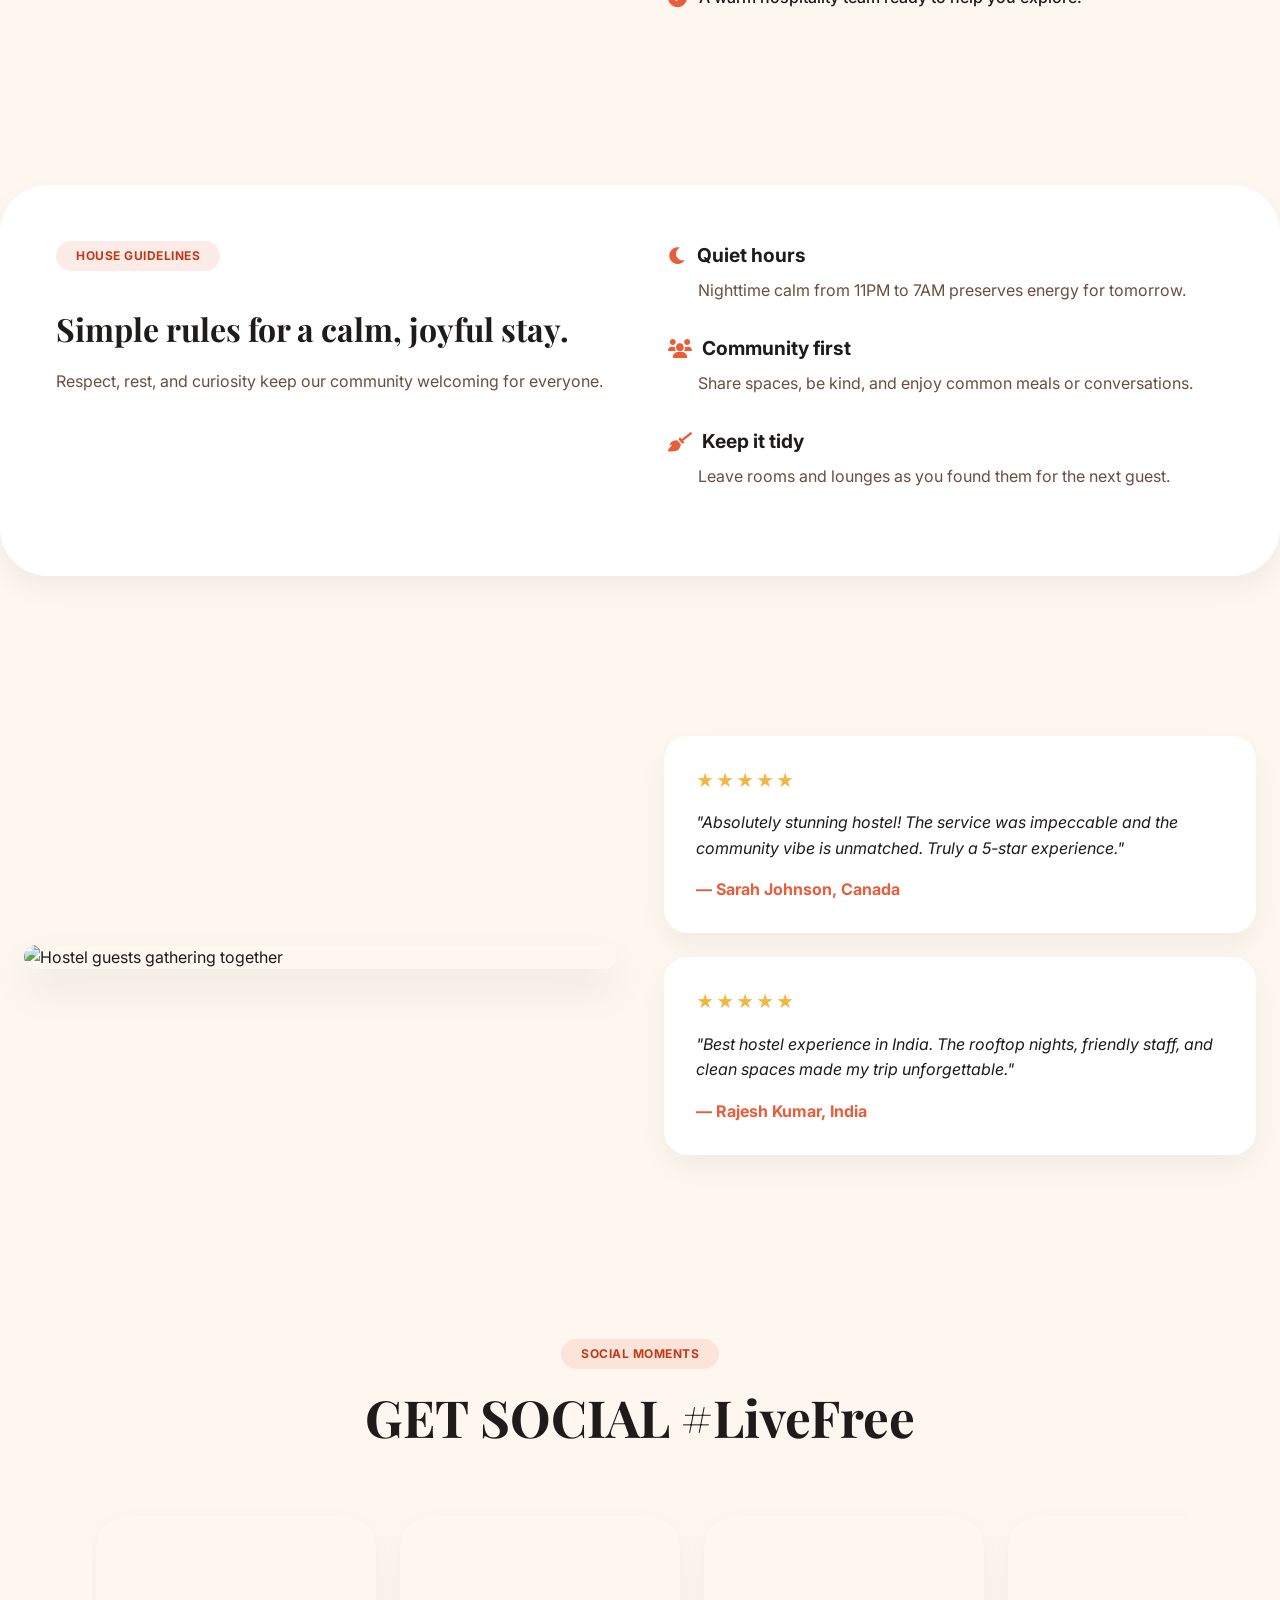
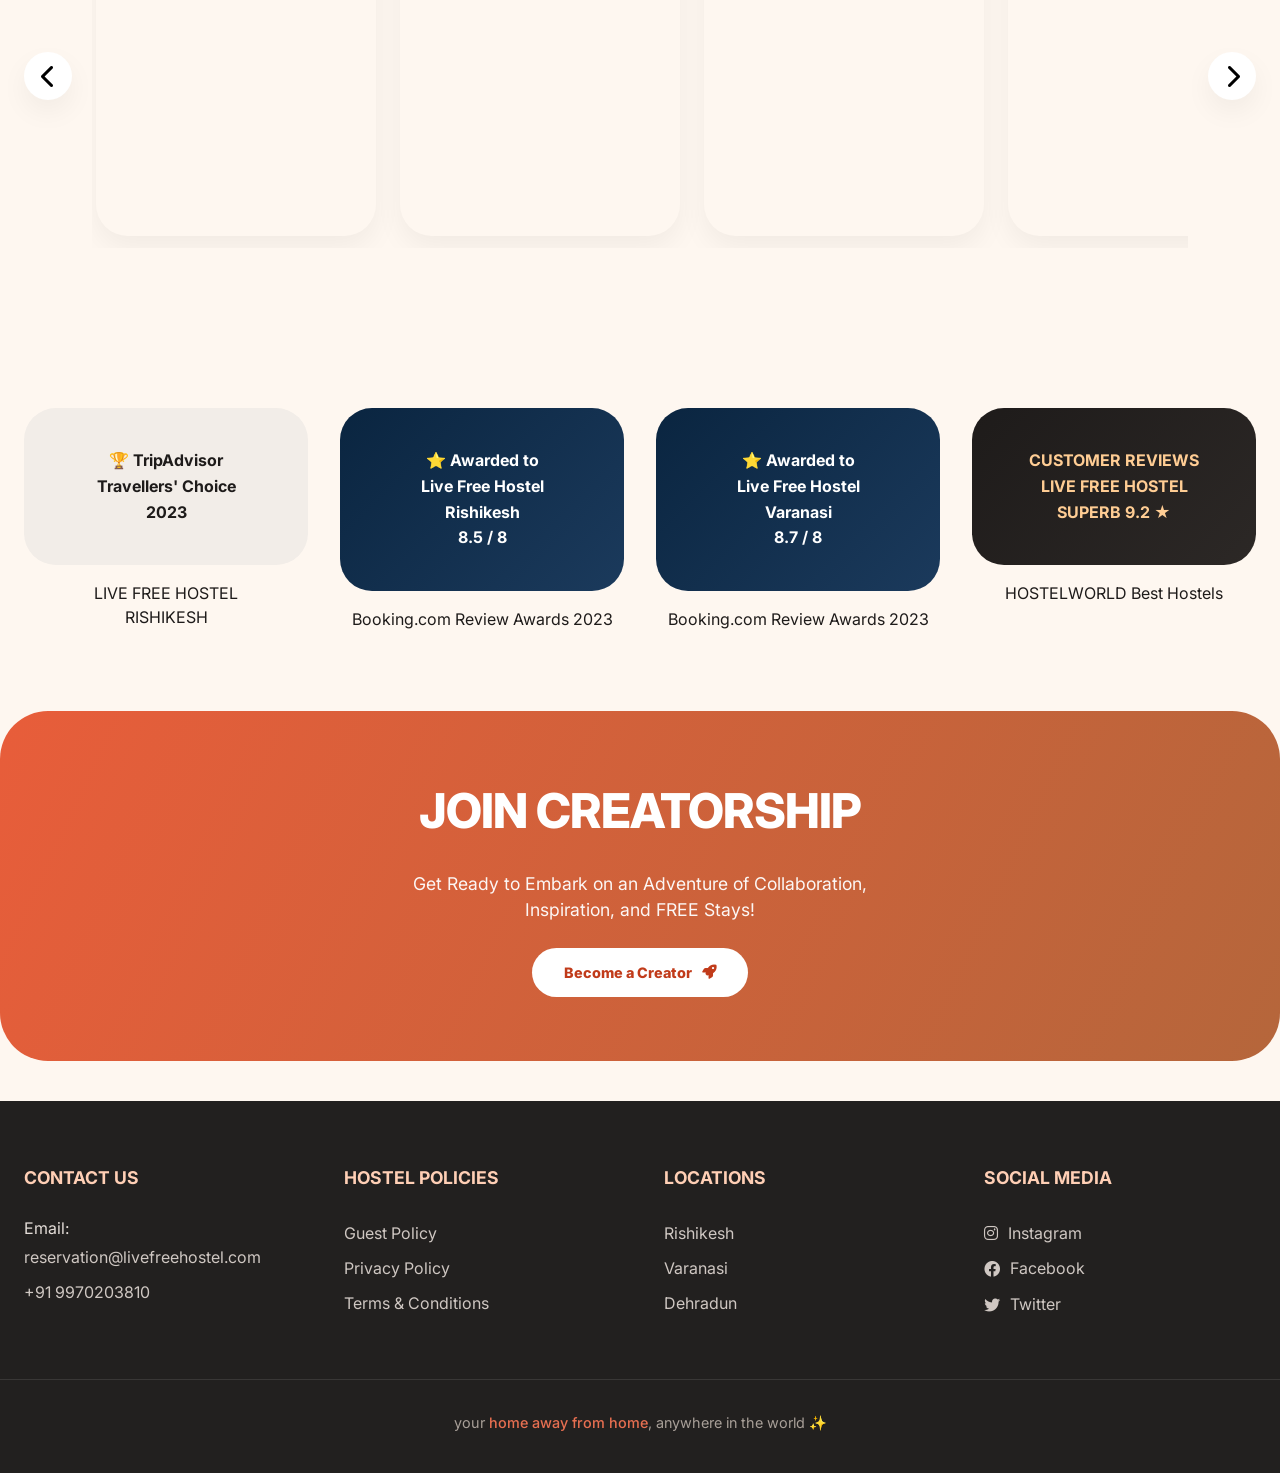
==== commit 9f177889: "jj" ====
--- a/index.html
+++ b/index.html
@@ -1,3 +1,4 @@
+<!-- .Ja. -->
 <!DOCTYPE html>
 <html lang="en">
 <head>
--- a/style.css
+++ b/style.css
@@ -106,7 +106,7 @@
 }
 
 .logo-img {
-  height: 52px;
+  height: 80px;
   width: auto;
   transition: transform 0.2s ease;
 }
@@ -232,24 +232,27 @@
   min-height: 90vh;
   background-image: url('assets/hero_img.jpeg');
   background-size: cover;
-  background-position: center 30%;
-  display: flex;
-  align-items: center;
+  background-position: right center;
+  display: flex;
+  align-items: center;
+  justify-content: flex-start;
   isolation: isolate;
 }
 
 .hero-overlay {
   position: absolute;
   inset: 0;
-  background: linear-gradient(120deg, rgba(0, 0, 0, 0.55), rgba(0, 0, 0, 0.25));
+  background: linear-gradient(90deg, rgba(0, 0, 0, 0.6) 0%, rgba(0, 0, 0, 0.3) 40%, rgba(0, 0, 0, 0) 100%);
   z-index: 1;
 }
 
 .hero-content {
   position: relative;
   z-index: 3;
-  max-width: 700px;
+  max-width: 550px;
   color: white;
+  padding-left: 60px;
+  margin: 0 0 0 0;
 }
 
 .hero .eyebrow {
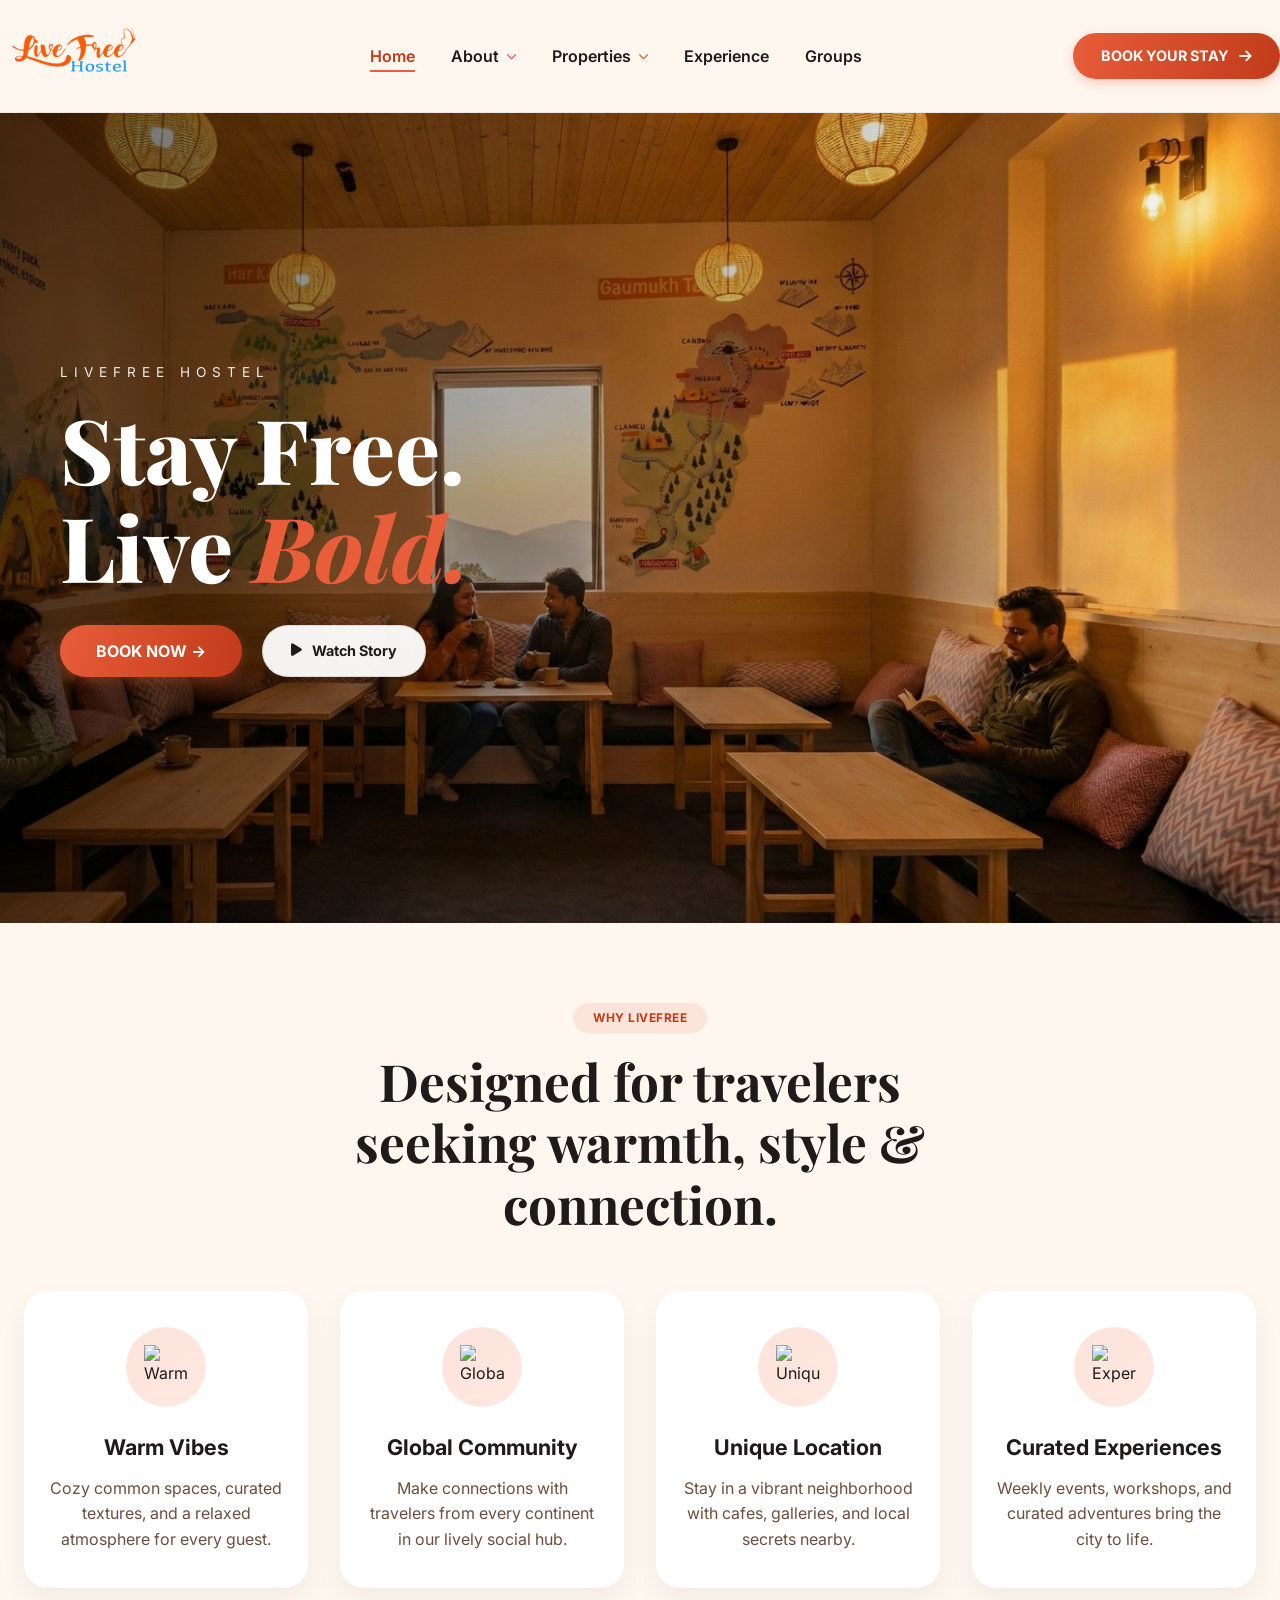
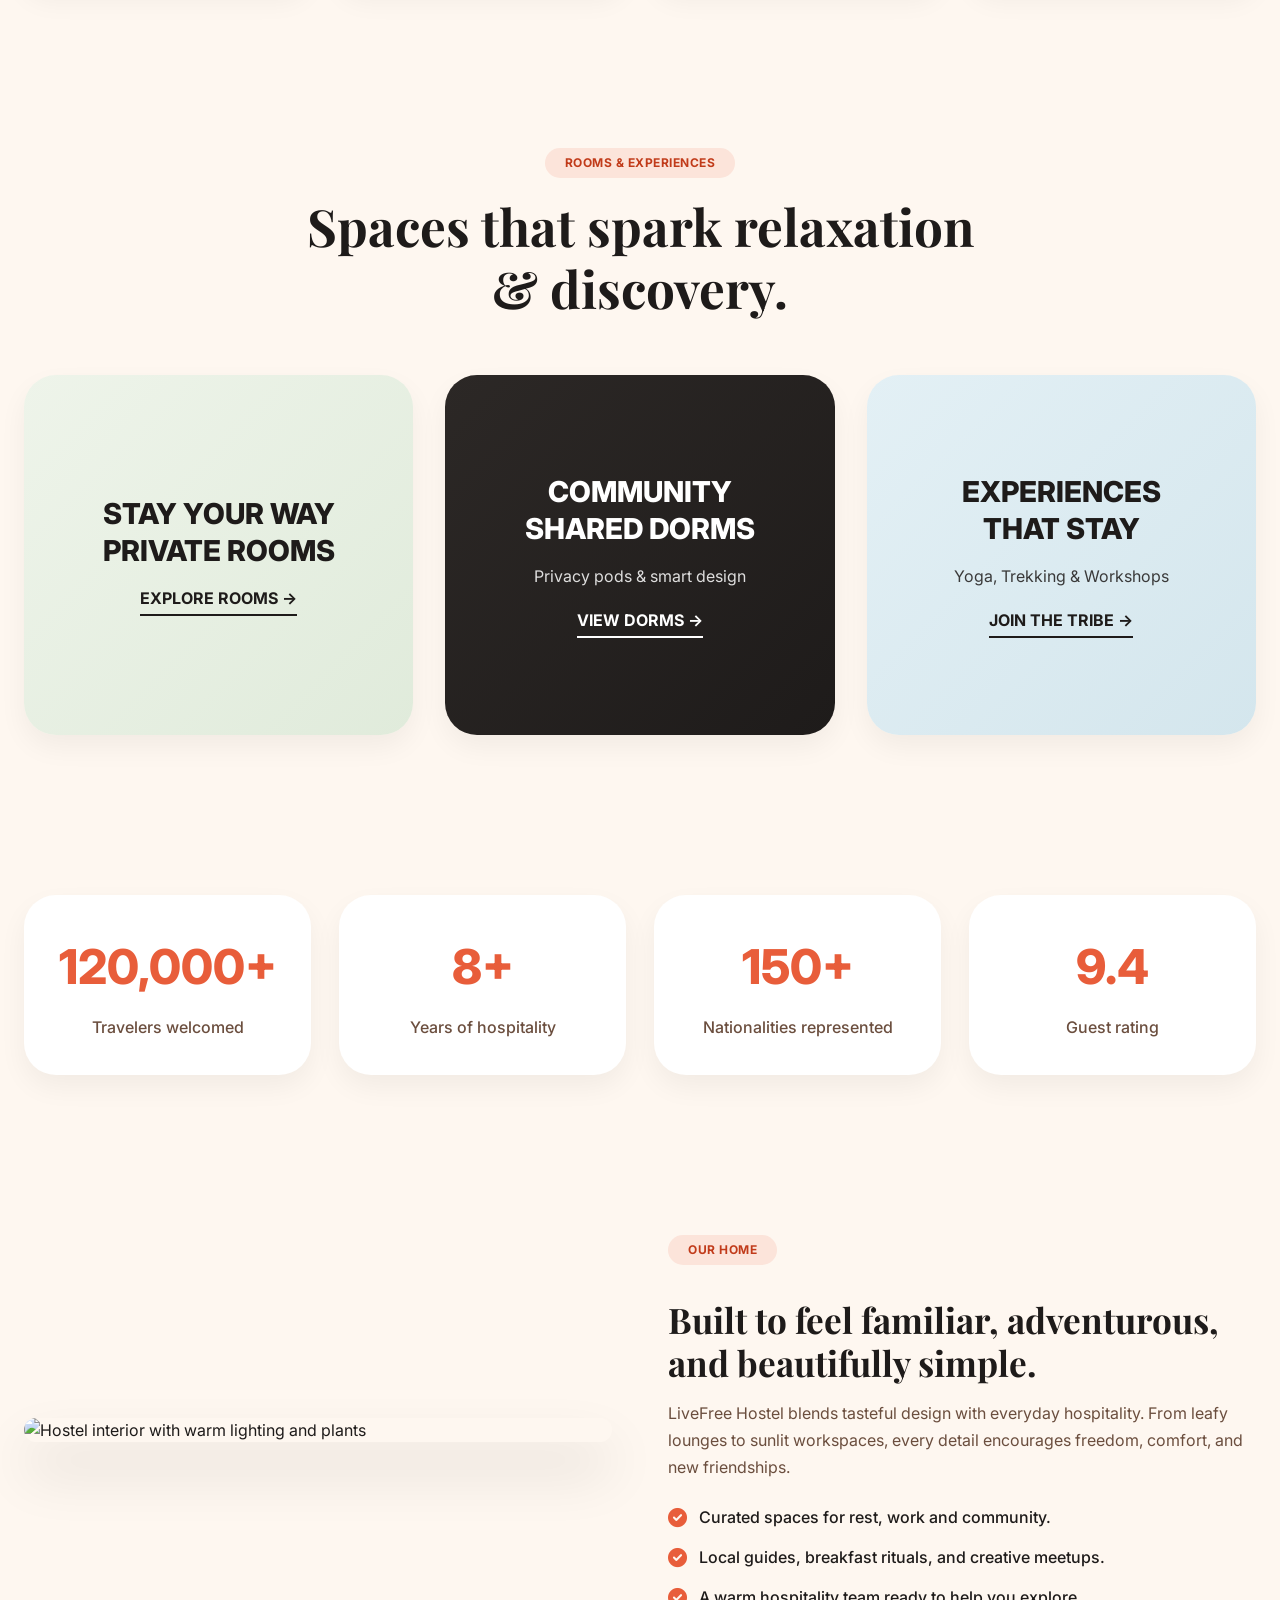
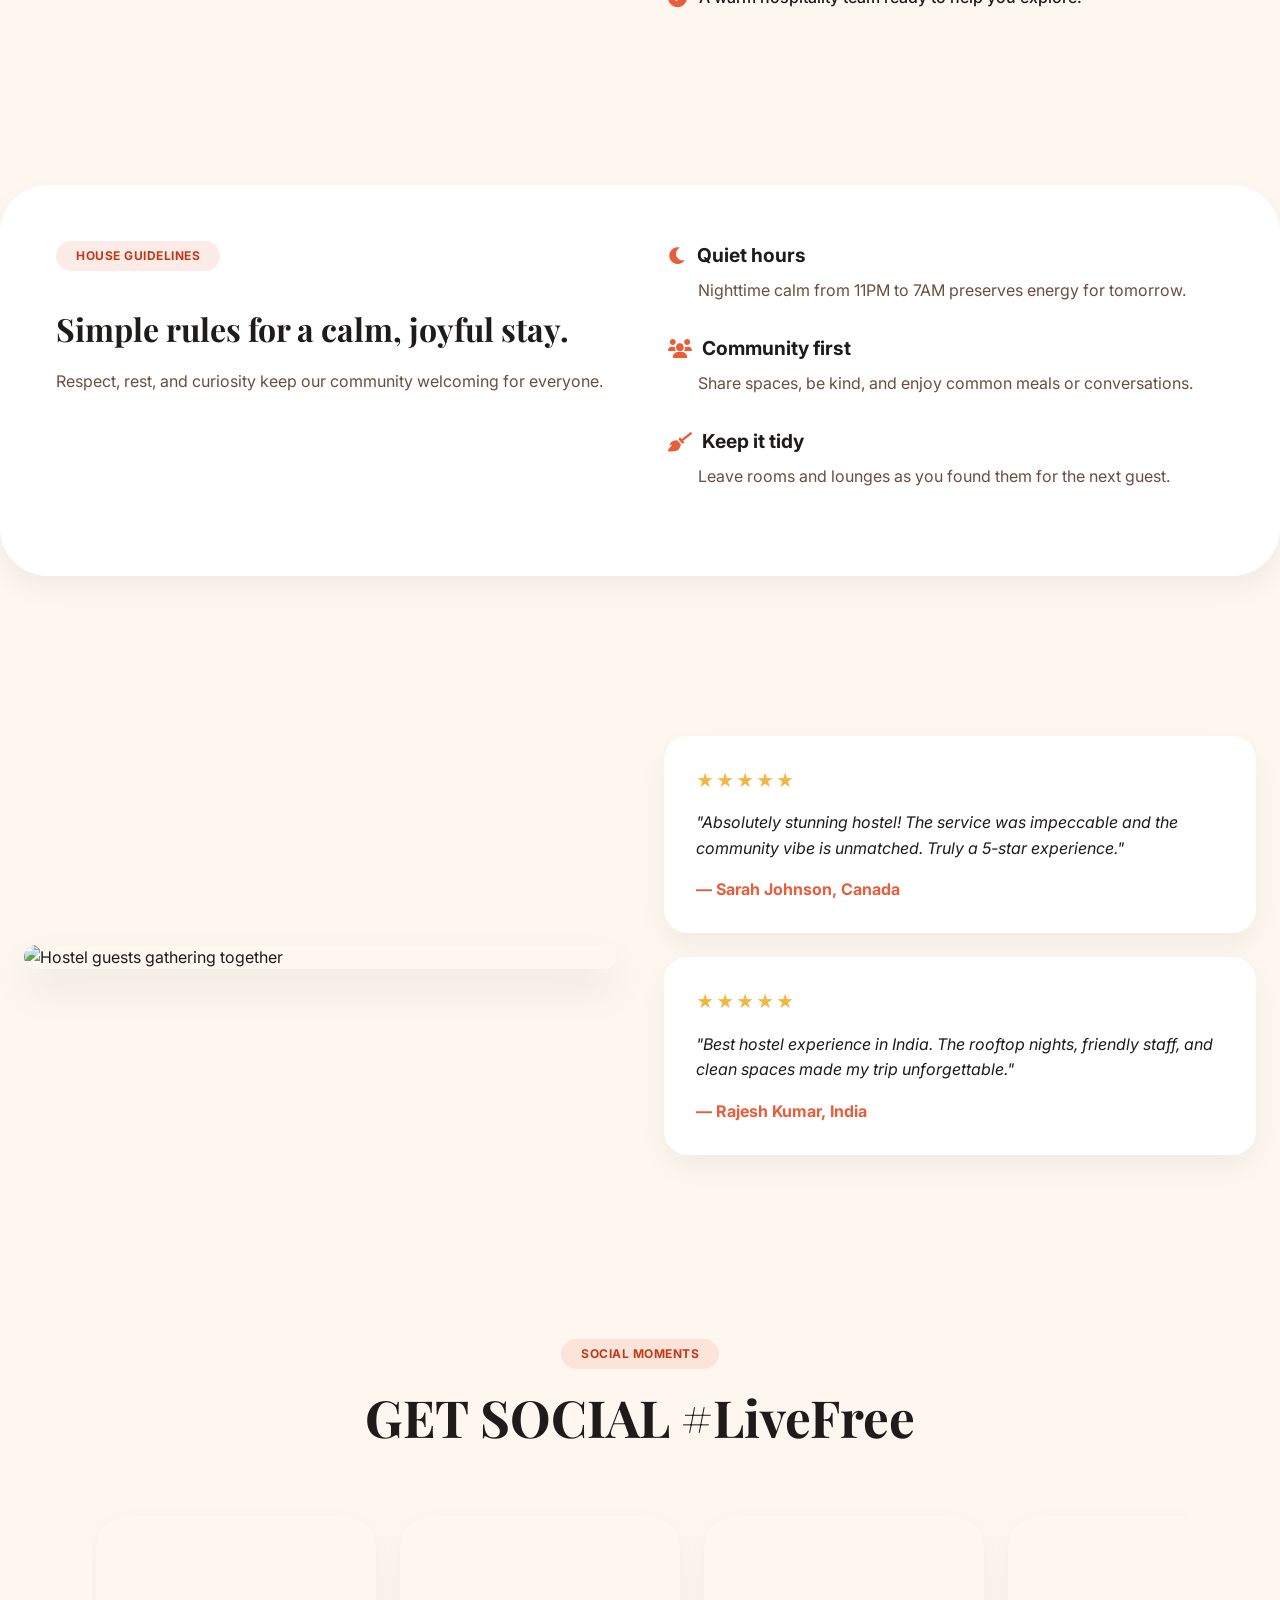
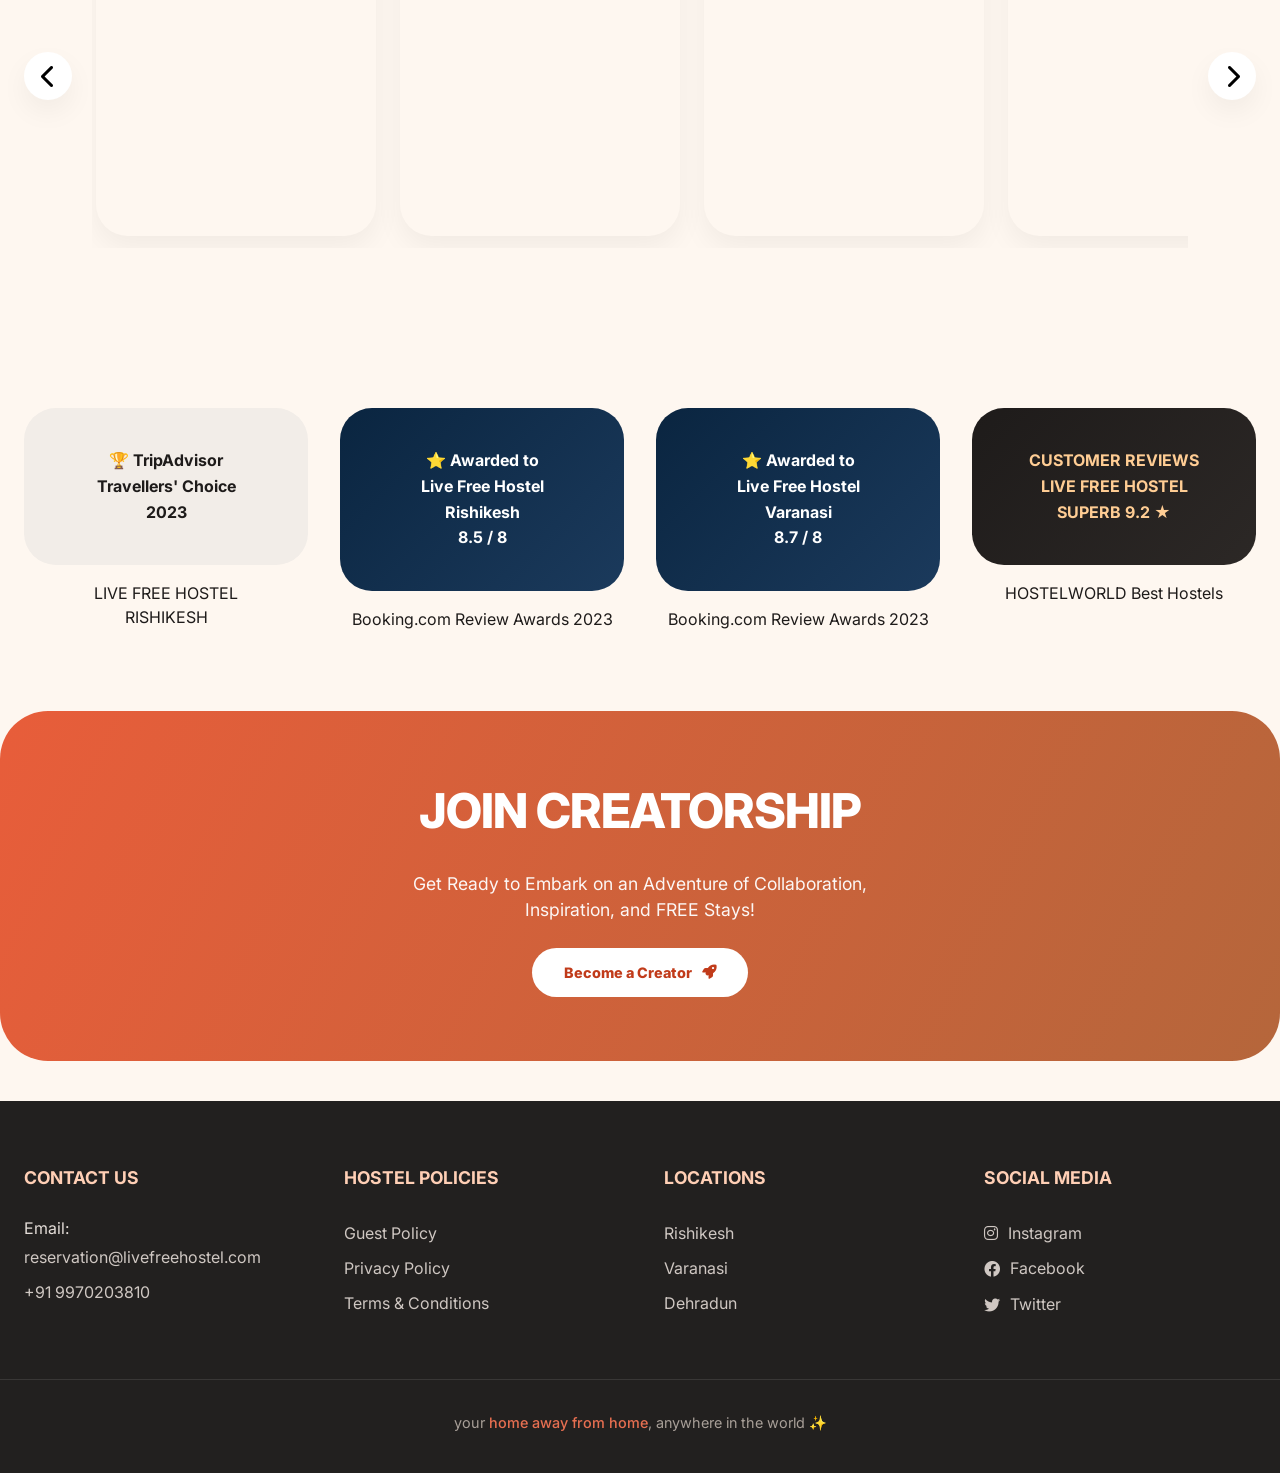
==== commit f83babc3: "restructured project root" ====
--- a/index.html
+++ b/index.html
@@ -1,25 +1,30 @@
 <!-- .Ja. -->
 <!DOCTYPE html>
 <html lang="en">
+
 <head>
   <meta charset="UTF-8" />
   <meta name="viewport" content="width=device-width, initial-scale=1.0, viewport-fit=cover" />
-  <meta name="description" content="LiveFree Hostel - Stay Free. Live Bold. Experience warm hospitality, global community, and unique locations in Rishikesh, Varanasi, and Dehradun." />
+  <meta name="description"
+    content="LiveFree Hostel - Stay Free. Live Bold. Experience warm hospitality, global community, and unique locations in Rishikesh, Varanasi, and Dehradun." />
   <meta name="keywords" content="hostel, travel, community, backpacking, rishikesh, varanasi, dehradun, livefree" />
   <meta name="author" content="LiveFree Hostel" />
   <title>LiveFree Hostel | Stay Free. Live Bold.</title>
   <link rel="preconnect" href="https://fonts.googleapis.com" />
   <link rel="preconnect" href="https://fonts.gstatic.com" crossorigin />
-  <link href="https://fonts.googleapis.com/css2?family=Inter:opsz,wght@14..32,300;14..32,400;14..32,500;14..32,600;14..32,700;14..32,800&family=Playfair+Display:wght@500;600;700;800;900&display=swap" rel="stylesheet" />
+  <link
+    href="https://fonts.googleapis.com/css2?family=DM+Sans:wght@300;400;500;600;700;800&family=Inter:opsz,wght@14..32,300;14..32,400;14..32,500;14..32,600;14..32,700;14..32,800&family=Playfair+Display:wght@500;600;700;800;900&display=swap"
+    rel="stylesheet" />
   <link rel="stylesheet" href="https://cdnjs.cloudflare.com/ajax/libs/font-awesome/6.0.0-beta3/css/all.min.css" />
-  <link rel="stylesheet" href="style.css" />
+  <link rel="stylesheet" href="css/style.css" />
 </head>
+
 <body>
   <a class="skip-link" href="#main">Skip to main content</a>
 
   <header class="site-header">
     <div class="container topbar">
-      <a href="#home" class="brand">
+      <a href="index.html" class="brand">
         <img src="assets/l1.png" alt="LiveFree Hostel Logo" class="logo-img" />
       </a>
       <input type="checkbox" id="menu-toggle" class="menu-toggle" />
@@ -28,11 +33,118 @@
       </label>
       <nav class="main-nav" aria-label="Primary navigation">
         <ul>
-          <li><a href="#home">Home</a></li>
-          <li><a href="#about">About</a></li>
-          <li><a href="#rooms">Properties</a></li>
-          <li><a href="#experience">Experience</a></li>
-          <li><a href="#groups">Groups</a></li>
+          <li><a href="index.html" class="is-active" aria-current="page">Home</a></li>
+          <li class="about-dropdown-wrap">
+            <a href="about.html" class="about-dropdown-trigger" aria-haspopup="menu" aria-expanded="false">
+              About
+              <i class="fas fa-chevron-down about-dropdown-chevron" aria-hidden="true"></i>
+            </a>
+            <div class="about-dropdown" role="menu">
+              <div class="prop-menu-header" style="position:relative; z-index:6;">OUR STORY</div>
+              <div class="prop-divider" style="position:relative; z-index:6;"></div>
+
+              <a href="about.html" class="prop-option" role="menuitem">
+                <div class="prop-bg-image"
+                  style="background-image: url('https://images.unsplash.com/photo-1520250497591-112f2f40a3f4?w=500&q=85');"></div>
+                <div class="prop-bg-overlay"></div>
+                <div class="prop-content">
+                  <div class="prop-icon"></div>
+                  <div>
+                    <div class="prop-name">About Us</div>
+                    <div class="prop-sub">Our story, hostel culture & the LiveFree ethos</div>
+                  </div>
+                  <div class="prop-arrow">→</div>
+                </div>
+              </a>
+
+              <div class="prop-divider" style="position:relative; z-index:6;"></div>
+
+              <a href="petfriendly.html" class="prop-option" role="menuitem">
+                <div class="prop-bg-image"
+                  style="background-image: url('https://images.unsplash.com/photo-1548199973-03cce0bbc87f?w=500&q=85');"></div>
+                <div class="prop-bg-overlay"></div>
+                <div class="prop-content">
+                  <div class="prop-icon"></div>
+                  <div>
+                    <div class="prop-name">Pet Friendly</div>
+                    <div class="prop-sub">Welcoming paws at selected stays · policies inside</div>
+                  </div>
+                  <div class="prop-arrow">→</div>
+                </div>
+              </a>
+            </div>
+          </li>
+
+          <!-- Properties Dropdown -->
+          <li class="prop-dropdown-wrap">
+            <button class="prop-trigger" id="propTrigger" aria-haspopup="listbox" aria-expanded="false">
+              <span id="propLabel">Properties</span>
+              <i class="fas fa-chevron-down prop-chevron"></i>
+            </button>
+
+            <div class="prop-menu" id="propMenu" role="listbox">
+              <canvas id="propWaveCanvas"
+                style="position:absolute; inset:0; width:100%; height:100%; pointer-events:none; z-index:0; border-radius:24px;"></canvas>
+
+              <div class="prop-menu-header" style="position:relative; z-index:6;">OUR LOCATIONS</div>
+              <div class="prop-divider" style="position:relative; z-index:6;"></div>
+
+              <!-- Dehradun -->
+              <a href="dehradun.html" class="prop-option" role="option" data-label="Dehradun">
+                <div class="prop-bg-image"
+                  style="background-image: url('https://images.unsplash.com/photo-1598091383021-15ddea10925d?w=500&q=85');">
+                </div>
+                <div class="prop-bg-overlay"></div>
+                <div class="prop-content">
+                  <div class="prop-icon"></div>
+                  <div>
+                    <div class="prop-name">Dehradun</div>
+                    <div class="prop-sub">Uttarakhand · Gateway to Himalayas</div>
+                  </div>
+                  <div class="prop-arrow">→</div>
+                </div>
+              </a>
+
+              <div class="prop-divider" style="position:relative; z-index:6;"></div>
+
+              <!-- Varanasi -->
+              <a href="varanasi.html" class="prop-option" role="option" data-label="Varanasi">
+                <div class="prop-bg-image"
+                  style="background-image: url('https://images.unsplash.com/photo-1561361058-c24cecae35ca?w=500&q=85');">
+                </div>
+                <div class="prop-bg-overlay"></div>
+                <div class="prop-content">
+                  <div class="prop-icon"></div>
+                  <div>
+                    <div class="prop-name">Varanasi</div>
+                    <div class="prop-sub">Uttar Pradesh · City of Light</div>
+                  </div>
+                  <div class="prop-arrow">→</div>
+                </div>
+              </a>
+
+              <div class="prop-divider" style="position:relative; z-index:6;"></div>
+
+              <!-- Himachal Pradesh -->
+              <a href="rishikesh.html" class="prop-option" role="option" data-label="rishikesh">
+                <div class="prop-bg-image"
+                  style="background-image: url('https://images.unsplash.com/photo-1626621341517-bbf3d9990a23?w=500&q=85');">
+                </div>
+                <div class="prop-bg-overlay"></div>
+                <div class="prop-content">
+                  <div class="prop-icon"></div>
+                  <div>
+                    <div class="prop-name">Rishikesh</div>
+                    <div class="prop-sub">Dev Bhoomi · Land of Gods</div>
+                  </div>
+                  <div class="prop-arrow">→</div>
+                </div>
+              </a>
+            </div><!-- /#propMenu -->
+          </li><!-- /.prop-dropdown-wrap -->
+
+          <li><a href="index.html#features">Experience</a></li>
+          <li><a href="index.html#testimonials">Groups</a></li>
         </ul>
       </nav>
       <a href="#booking" class="btn btn-primary">BOOK YOUR STAY <i class="fas fa-arrow-right"></i></a>
@@ -62,22 +174,26 @@
         </div>
         <div class="grid feature-grid">
           <article class="feature-card">
-            <div class="feature-icon"><img src="https://cdn-icons-png.flaticon.com/512/2906/2906727.png" alt="Warm Vibes icon" /></div>
+            <div class="feature-icon"><img src="https://cdn-icons-png.flaticon.com/512/2906/2906727.png"
+                alt="Warm Vibes icon" /></div>
             <h3>Warm Vibes</h3>
             <p>Cozy common spaces, curated textures, and a relaxed atmosphere for every guest.</p>
           </article>
           <article class="feature-card">
-            <div class="feature-icon"><img src="https://cdn-icons-png.flaticon.com/512/2948/2948030.png" alt="Global Community icon" /></div>
+            <div class="feature-icon"><img src="https://cdn-icons-png.flaticon.com/512/2948/2948030.png"
+                alt="Global Community icon" /></div>
             <h3>Global Community</h3>
             <p>Make connections with travelers from every continent in our lively social hub.</p>
           </article>
           <article class="feature-card">
-            <div class="feature-icon"><img src="https://cdn-icons-png.flaticon.com/512/2838/2838912.png" alt="Unique Location icon" /></div>
+            <div class="feature-icon"><img src="https://cdn-icons-png.flaticon.com/512/2838/2838912.png"
+                alt="Unique Location icon" /></div>
             <h3>Unique Location</h3>
             <p>Stay in a vibrant neighborhood with cafes, galleries, and local secrets nearby.</p>
           </article>
           <article class="feature-card">
-            <div class="feature-icon"><img src="https://cdn-icons-png.flaticon.com/512/1041/1041916.png" alt="Experiences icon" /></div>
+            <div class="feature-icon"><img src="https://cdn-icons-png.flaticon.com/512/1041/1041916.png"
+                alt="Experiences icon" /></div>
             <h3>Curated Experiences</h3>
             <p>Weekly events, workshops, and curated adventures bring the city to life.</p>
           </article>
@@ -143,12 +259,14 @@
     <section class="section about" id="about">
       <div class="container about-grid">
         <div class="about-media">
-          <img src="https://images.unsplash.com/photo-1522708323590-d24dbb6b0267?auto=format&fit=crop&w=1200&q=80" alt="Hostel interior with warm lighting and plants" />
+          <img src="https://images.unsplash.com/photo-1522708323590-d24dbb6b0267?auto=format&fit=crop&w=1200&q=80"
+            alt="Hostel interior with warm lighting and plants" />
         </div>
         <div class="about-copy">
           <span class="section-label">Our home</span>
           <h2>Built to feel familiar, adventurous, and beautifully simple.</h2>
-          <p>LiveFree Hostel blends tasteful design with everyday hospitality. From leafy lounges to sunlit workspaces, every detail encourages freedom, comfort, and new friendships.</p>
+          <p>LiveFree Hostel blends tasteful design with everyday hospitality. From leafy lounges to sunlit workspaces,
+            every detail encourages freedom, comfort, and new friendships.</p>
           <ul class="about-list">
             <li><i class="fas fa-check-circle"></i> Curated spaces for rest, work and community.</li>
             <li><i class="fas fa-check-circle"></i> Local guides, breakfast rituals, and creative meetups.</li>
@@ -187,17 +305,20 @@
     <section class="section testimonials" id="testimonials">
       <div class="container testimonials-wrapper">
         <div class="testimonials-media">
-          <img src="https://images.unsplash.com/photo-1552664730-d307ca884978?auto=format&fit=crop&w=800&q=80" alt="Hostel guests gathering together" />
+          <img src="https://images.unsplash.com/photo-1552664730-d307ca884978?auto=format&fit=crop&w=800&q=80"
+            alt="Hostel guests gathering together" />
         </div>
         <div class="testimonials-content">
           <div class="testimonial-card">
             <div class="stars">★★★★★</div>
-            <p>"Absolutely stunning hostel! The service was impeccable and the community vibe is unmatched. Truly a 5-star experience."</p>
+            <p>"Absolutely stunning hostel! The service was impeccable and the community vibe is unmatched. Truly a
+              5-star experience."</p>
             <footer>— Sarah Johnson, Canada</footer>
           </div>
           <div class="testimonial-card">
             <div class="stars">★★★★★</div>
-            <p>"Best hostel experience in India. The rooftop nights, friendly staff, and clean spaces made my trip unforgettable."</p>
+            <p>"Best hostel experience in India. The rooftop nights, friendly staff, and clean spaces made my trip
+              unforgettable."</p>
             <footer>— Rajesh Kumar, India</footer>
           </div>
         </div>
@@ -213,16 +334,30 @@
         </div>
       </div>
       <div class="social-carousel container">
-        <button class="carousel-btn carousel-prev" aria-label="Previous images"><i class="fas fa-chevron-left"></i></button>
+        <button class="carousel-btn carousel-prev" aria-label="Previous images"><i
+            class="fas fa-chevron-left"></i></button>
         <div class="social-grid" id="socialGrid">
-          <div class="social-item" style="background-image: url('https://images.unsplash.com/photo-1541336032412-2048a6785400?auto=format&fit=crop&w=600&q=80')"></div>
-          <div class="social-item" style="background-image: url('https://images.unsplash.com/photo-1523239369189-4ed2aefc3a63?auto=format&fit=crop&w=600&q=80')"></div>
-          <div class="social-item" style="background-image: url('https://images.unsplash.com/photo-1551632811-561732d1e306?auto=format&fit=crop&w=600&q=80')"></div>
-          <div class="social-item" style="background-image: url('https://images.unsplash.com/photo-1517457373958-b7bdd4587205?auto=format&fit=crop&w=600&q=80')"></div>
-          <div class="social-item" style="background-image: url('https://images.unsplash.com/photo-1559136555-9303baea8ebd?auto=format&fit=crop&w=600&q=80')"></div>
-          <div class="social-item" style="background-image: url('https://images.unsplash.com/photo-1529156069898-49953e39b3ac?auto=format&fit=crop&w=600&q=80')"></div>
-        </div>
-        <button class="carousel-btn carousel-next" aria-label="Next images"><i class="fas fa-chevron-right"></i></button>
+          <div class="social-item"
+            style="background-image: url('https://images.unsplash.com/photo-1541336032412-2048a6785400?auto=format&fit=crop&w=600&q=80')">
+          </div>
+          <div class="social-item"
+            style="background-image: url('https://images.unsplash.com/photo-1523239369189-4ed2aefc3a63?auto=format&fit=crop&w=600&q=80')">
+          </div>
+          <div class="social-item"
+            style="background-image: url('https://images.unsplash.com/photo-1551632811-561732d1e306?auto=format&fit=crop&w=600&q=80')">
+          </div>
+          <div class="social-item"
+            style="background-image: url('https://images.unsplash.com/photo-1517457373958-b7bdd4587205?auto=format&fit=crop&w=600&q=80')">
+          </div>
+          <div class="social-item"
+            style="background-image: url('https://images.unsplash.com/photo-1559136555-9303baea8ebd?auto=format&fit=crop&w=600&q=80')">
+          </div>
+          <div class="social-item"
+            style="background-image: url('https://images.unsplash.com/photo-1529156069898-49953e39b3ac?auto=format&fit=crop&w=600&q=80')">
+          </div>
+        </div>
+        <button class="carousel-btn carousel-next" aria-label="Next images"><i
+            class="fas fa-chevron-right"></i></button>
       </div>
     </section>
 
@@ -253,7 +388,7 @@
       <div class="container cta-content">
         <h2>JOIN CREATORSHIP</h2>
         <p>Get Ready to Embark on an Adventure of Collaboration, Inspiration, and FREE Stays!</p>
-        <a href="#" class="btn btn-cta">Become a Creator <i class="fas fa-rocket"></i></a>
+        <a href="index.html#booking" class="btn btn-cta">Become a Creator <i class="fas fa-rocket"></i></a>
       </div>
     </section>
   </main>
@@ -269,73 +404,260 @@
       <div class="footer-block">
         <h4>HOSTEL POLICIES</h4>
         <ul>
-          <li><a href="#">Guest Policy</a></li>
-          <li><a href="#">Privacy Policy</a></li>
-          <li><a href="#">Terms & Conditions</a></li>
+          <li><a href="index.html#contact">Guest Policy</a></li>
+          <li><a href="index.html#contact">Privacy Policy</a></li>
+          <li><a href="index.html#contact">Terms & Conditions</a></li>
         </ul>
       </div>
       <div class="footer-block">
         <h4>LOCATIONS</h4>
         <ul>
-          <li><a href="#">Rishikesh</a></li>
-          <li><a href="#">Varanasi</a></li>
-          <li><a href="#">Dehradun</a></li>
+          <li><a href="https://rishikeshcamps.in/wp-content/uploads/2023/05/laxman-jhula.jpg">Rishikesh</a></li>
+          <li><a href="https://kashi.gov.in/assets/img/ganga-mahotsav3.jpg">Varanasi</a></li>
+          <li><a href="https://hikerwolf.com/wp-content/uploads/2020/04/Dehradun.jpg">Dehradun</a></li>
         </ul>
       </div>
       <div class="footer-block">
         <h4>SOCIAL MEDIA</h4>
         <ul class="social-list">
-          <li><a href="#"><i class="fab fa-instagram"></i> Instagram</a></li>
-          <li><a href="#"><i class="fab fa-facebook"></i> Facebook</a></li>
-          <li><a href="#"><i class="fab fa-twitter"></i> Twitter</a></li>
+          <li><a href="https://www.instagram.com/"><i class="fab fa-instagram"></i> Instagram</a></li>
+          <li><a href="https://www.facebook.com/"><i class="fab fa-facebook"></i> Facebook</a></li>
+          <li><a href="https://twitter.com/"><i class="fab fa-twitter"></i> Twitter</a></li>
         </ul>
       </div>
     </div>
     <div class="footer-bottom container">
       <p class="tagline">
-  your <span>home away from home</span>, anywhere in the world ✨
-</p>
+        your <span>home away from home</span>, anywhere in the world ✨
+      </p>
     </div>
   </footer>
 
   <script>
-    // Social carousel scroll functionality
+    /* ── Social carousel ── */
     const socialGrid = document.getElementById('socialGrid');
     const prevBtn = document.querySelector('.carousel-prev');
     const nextBtn = document.querySelector('.carousel-next');
-    
     if (socialGrid && prevBtn && nextBtn) {
-      prevBtn.addEventListener('click', () => {
-        socialGrid.scrollBy({ left: -300, behavior: 'smooth' });
-      });
-      nextBtn.addEventListener('click', () => {
-        socialGrid.scrollBy({ left: 300, behavior: 'smooth' });
-      });
+      prevBtn.addEventListener('click', () => socialGrid.scrollBy({ left: -300, behavior: 'smooth' }));
+      nextBtn.addEventListener('click', () => socialGrid.scrollBy({ left: 300, behavior: 'smooth' }));
     }
 
-    // Smooth scroll for anchor links
+    /* ── Smooth scroll ── */
     document.querySelectorAll('a[href^="#"]').forEach(anchor => {
-      anchor.addEventListener('click', function(e) {
+      anchor.addEventListener('click', function (e) {
         const targetId = this.getAttribute('href');
         if (targetId === '#') return;
         const targetElement = document.querySelector(targetId);
         if (targetElement) {
           e.preventDefault();
           targetElement.scrollIntoView({ behavior: 'smooth', block: 'start' });
-          // Close mobile menu if open
           const menuToggle = document.getElementById('menu-toggle');
-          if (menuToggle && menuToggle.checked) {
-            menuToggle.checked = false;
-          }
+          if (menuToggle && menuToggle.checked) menuToggle.checked = false;
         }
       });
     });
 
-    // Logo fallback
+    /* ── Logo fallback ── */
     const logoImg = document.querySelector('.logo-img');
     if (logoImg && logoImg.complete && logoImg.naturalWidth === 0) {
       logoImg.src = 'https://placehold.co/600x200/e85d3a/white?text=LiveFree';
     }
+
+    /* ── Properties Dropdown ── */
+    const propTrigger = document.getElementById('propTrigger');
+    const propMenu = document.getElementById('propMenu');
+    const propLabel = document.getElementById('propLabel');
+    const propWrap = propTrigger ? propTrigger.closest('.prop-dropdown-wrap') : null;
+    let aboutCloseTimer;
+    let propCloseTimer;
+    let aboutOpenTimer;
+    let propOpenTimer;
+    const DROPDOWN_OPEN_DELAY = 80;
+    const DROPDOWN_CLOSE_DELAY = 160;
+
+    function setPropMenu(open) {
+      if (!propTrigger || !propMenu) return;
+      propMenu.classList.toggle('prop-open', open);
+      propTrigger.classList.toggle('prop-open', open);
+      propTrigger.setAttribute('aria-expanded', open ? 'true' : 'false');
+    }
+
+    if (propTrigger && propMenu) {
+      propTrigger.addEventListener('click', (e) => {
+        e.stopPropagation();
+        clearTimeout(propOpenTimer);
+        clearTimeout(propCloseTimer);
+        const isOpen = !propMenu.classList.contains('prop-open');
+        setAboutMenu(false);
+        setPropMenu(isOpen);
+      });
+
+      if (propWrap) {
+        propWrap.addEventListener('mouseenter', () => {
+          clearTimeout(propOpenTimer);
+          clearTimeout(propCloseTimer);
+          propOpenTimer = setTimeout(() => {
+            setAboutMenu(false);
+            setPropMenu(true);
+          }, DROPDOWN_OPEN_DELAY);
+        });
+        propWrap.addEventListener('mouseleave', () => {
+          clearTimeout(propOpenTimer);
+          propCloseTimer = setTimeout(() => setPropMenu(false), DROPDOWN_CLOSE_DELAY);
+        });
+      }
+
+      document.querySelectorAll('.prop-option').forEach(opt => {
+        opt.addEventListener('click', () => {
+          if (propLabel && opt.dataset.label) propLabel.textContent = opt.dataset.label;
+          setPropMenu(false);
+        });
+      });
+
+      document.addEventListener('click', (e) => {
+        if (!propTrigger.contains(e.target) && !propMenu.contains(e.target)) {
+          setPropMenu(false);
+        }
+      });
+    }
+
+    /* ── Properties Dropdown Wave Animation ── */
+    /* About Dropdown */
+    const aboutWrap = document.querySelector('.about-dropdown-wrap');
+    const aboutTrigger = document.querySelector('.about-dropdown-trigger');
+    const aboutMenu = aboutWrap ? aboutWrap.querySelector('.about-dropdown') : null;
+
+    function setAboutMenu(open) {
+      if (!aboutWrap || !aboutTrigger) return;
+      aboutWrap.classList.toggle('about-open', open);
+      aboutTrigger.setAttribute('aria-expanded', open ? 'true' : 'false');
+    }
+
+    if (aboutWrap && aboutTrigger && aboutMenu) {
+      const closeAboutMenu = () => {
+        setAboutMenu(false);
+      };
+
+      aboutTrigger.addEventListener('click', (e) => {
+        e.preventDefault();
+        e.stopPropagation();
+        clearTimeout(aboutOpenTimer);
+        clearTimeout(aboutCloseTimer);
+        const isOpen = !aboutWrap.classList.contains('about-open');
+        setPropMenu(false);
+        setAboutMenu(isOpen);
+      });
+
+      aboutWrap.addEventListener('mouseenter', () => {
+        clearTimeout(aboutOpenTimer);
+        clearTimeout(aboutCloseTimer);
+        aboutOpenTimer = setTimeout(() => {
+          setPropMenu(false);
+          setAboutMenu(true);
+        }, DROPDOWN_OPEN_DELAY);
+      });
+
+      aboutWrap.addEventListener('mouseleave', () => {
+        clearTimeout(aboutOpenTimer);
+        aboutCloseTimer = setTimeout(closeAboutMenu, DROPDOWN_CLOSE_DELAY);
+      });
+
+      aboutMenu.querySelectorAll('a').forEach(option => {
+        option.addEventListener('click', (e) => {
+          clearTimeout(aboutOpenTimer);
+          clearTimeout(aboutCloseTimer);
+          const optionUrl = new URL(option.getAttribute('href'), window.location.href);
+          const isCurrentPage =
+            optionUrl.pathname === window.location.pathname &&
+            optionUrl.search === window.location.search &&
+            optionUrl.hash === window.location.hash;
+          if (isCurrentPage) e.preventDefault();
+          closeAboutMenu();
+          aboutTrigger.blur();
+          option.blur();
+        });
+      });
+
+      document.addEventListener('click', (e) => {
+        if (!aboutWrap.contains(e.target)) closeAboutMenu();
+      });
+
+      document.addEventListener('keydown', (e) => {
+        if (e.key === 'Escape') closeAboutMenu();
+      });
+    }
+
+    (function () {
+      const canvas = document.getElementById('propWaveCanvas');
+      if (!canvas) return;
+      const ctx = canvas.getContext('2d');
+      let tick = 0, frame = 0;
+      const CYCLE = 180, cities = 3;
+
+      function resize() {
+        const menu = document.getElementById('propMenu');
+        if (!menu) return;
+        const r = menu.getBoundingClientRect();
+        canvas.width = r.width > 10 ? r.width : 280;
+        canvas.height = r.height > 10 ? r.height : 220;
+      }
+
+      function drawWave(cityIdx) {
+        resize();
+        const W = canvas.width, H = canvas.height;
+        const rowH = H / cities;
+        ctx.clearRect(0, 0, W, H);
+        const progress = (frame % CYCLE) / CYCLE;
+        const alpha = Math.sin(progress * Math.PI);
+        const waveX = progress * (W + 100) - 50;
+        const yStart = cityIdx * rowH;
+
+        const bgGrad = ctx.createLinearGradient(waveX - 80, 0, waveX + 80, 0);
+        bgGrad.addColorStop(0, 'rgba(232,93,58,0)');
+        bgGrad.addColorStop(0.4, `rgba(232,93,58,${alpha * 0.13})`);
+        bgGrad.addColorStop(0.5, `rgba(255,140,60,${alpha * 0.18})`);
+        bgGrad.addColorStop(0.6, `rgba(232,93,58,${alpha * 0.13})`);
+        bgGrad.addColorStop(1, 'rgba(232,93,58,0)');
+        ctx.fillStyle = bgGrad;
+        ctx.fillRect(0, yStart, W, rowH);
+
+        for (let lane = 0; lane < 4; lane++) {
+          const yOff = yStart + rowH * 0.18 + lane * (rowH * 0.2);
+          const amp = 4 + lane * 1.5;
+          const freq = 0.028 + lane * 0.006;
+          const phase = lane * 1.2;
+          const lg = ctx.createLinearGradient(waveX - 90, 0, waveX + 90, 0);
+          lg.addColorStop(0, 'rgba(255,160,80,0)');
+          lg.addColorStop(0.35, `rgba(255,180,80,${alpha * 0.55})`);
+          lg.addColorStop(0.5, `rgba(255,220,120,${alpha * 0.9})`);
+          lg.addColorStop(0.65, `rgba(255,180,80,${alpha * 0.55})`);
+          lg.addColorStop(1, 'rgba(255,160,80,0)');
+          ctx.beginPath();
+          ctx.strokeStyle = lg;
+          ctx.lineWidth = lane === 1 ? 2.2 : 1.4;
+          for (let x = 0; x <= W; x += 2) {
+            const local = Math.max(0, 1 - Math.pow(Math.abs(x - waveX) / 90, 2));
+            const y = yOff + Math.sin(x * freq + tick * 0.07 + phase) * amp * local;
+            x === 0 ? ctx.moveTo(x, y) : ctx.lineTo(x, y);
+          }
+          ctx.stroke();
+        }
+      }
+
+      function loop() {
+        tick++; frame++;
+        const menu = document.getElementById('propMenu');
+        if (menu && menu.classList.contains('prop-open')) {
+          drawWave(Math.floor(frame / CYCLE) % cities);
+        } else {
+          if (ctx && canvas.width > 0) ctx.clearRect(0, 0, canvas.width, canvas.height);
+        }
+        requestAnimationFrame(loop);
+      }
+      loop();
+    })();
   </script>
 </body>
-</html>+
+</html>
--- a/css/style.css
+++ b/css/style.css
@@ -0,0 +1,1357 @@
+:root {
+  --bg: #fef7f0;
+  --surface: #ffffff;
+  --text: #1e1b1a;
+  --muted: #6b4e3e;
+  --primary: #e85d3a;
+  --primary-dark: #c13b1a;
+  --primary-light: #f5a17e;
+  --accent: #7b9c6e;
+  --accent-light: #e2f0dd;
+  --gold: #e6b17e;
+  --shadow-sm: 0 12px 28px rgba(0, 0, 0, 0.05);
+  --shadow-md: 0 20px 40px rgba(0, 0, 0, 0.08);
+  --shadow-lg: 0 30px 55px rgba(0, 0, 0, 0.12);
+  --radius-sm: 16px;
+  --radius-md: 24px;
+  --radius-lg: 32px;
+  --radius-xl: 48px;
+  --transition: 0.35s cubic-bezier(0.2, 0.9, 0.4, 1.1);
+}
+
+* {
+  margin: 0;
+  padding: 0;
+  box-sizing: border-box;
+}
+
+html {
+  scroll-behavior: smooth;
+}
+
+body {
+  font-family: 'Inter', system-ui, -apple-system, sans-serif;
+  background: var(--bg);
+  color: var(--text);
+  line-height: 1.5;
+  overflow-x: hidden;
+}
+
+img {
+  max-width: 100%;
+  display: block;
+}
+
+a {
+  text-decoration: none;
+  color: inherit;
+  transition: all var(--transition);
+}
+
+button {
+  cursor: pointer;
+  border: none;
+  background: none;
+}
+
+.container {
+  max-width: 1280px;
+  margin: 0 auto;
+  padding: 0 24px;
+}
+
+/* Skip Link */
+.skip-link {
+  position: absolute;
+  left: -9999px;
+  top: 0;
+  background: var(--primary);
+  color: white;
+  padding: 12px 24px;
+  z-index: 200;
+  border-radius: 999px;
+  font-weight: 600;
+  font-size: 0.9rem;
+}
+
+.skip-link:focus {
+  left: 20px;
+  top: 20px;
+  outline: 2px solid white;
+}
+
+/* Header */
+.site-header {
+  position: sticky;
+  top: 0;
+  z-index: 100;
+  background: rgba(254, 247, 240, 0.96);
+  backdrop-filter: blur(16px);
+  border-bottom: 1px solid rgba(0, 0, 0, 0.06);
+}
+
+.topbar {
+  display: flex;
+  align-items: center;
+  justify-content: space-between;
+  gap: 24px;
+  padding: 16px 0;
+  flex-wrap: wrap;
+}
+
+.brand {
+  display: flex;
+  align-items: center;
+  flex-shrink: 0;
+}
+
+.logo-img {
+  height: 80px;
+  width: auto;
+  transition: transform 0.2s ease;
+}
+
+.logo-img:hover {
+  transform: scale(1.02);
+}
+
+/* Navigation */
+.main-nav ul {
+  display: flex;
+  gap: 36px;
+  list-style: none;
+  align-items: center;
+}
+
+.main-nav a {
+  font-weight: 600;
+  color: var(--text);
+  position: relative;
+  padding: 6px 0;
+}
+
+.main-nav a::after {
+  content: '';
+  position: absolute;
+  bottom: 0;
+  left: 0;
+  width: 0;
+  height: 2px;
+  background: var(--primary);
+  transition: width 0.25s ease;
+}
+
+.main-nav a:hover::after,
+.main-nav a:focus::after {
+  width: 100%;
+}
+
+.main-nav a:hover {
+  color: var(--primary-dark);
+}
+
+.main-nav a.is-active,
+.main-nav a[aria-current="page"] {
+  color: var(--primary-dark);
+}
+
+.main-nav a.is-active::after,
+.main-nav a[aria-current="page"]::after {
+  width: 100%;
+}
+
+/* About dropdown — mega-menu style aligned with Properties (hover / focus-within) */
+.about-dropdown-wrap {
+  position: relative;
+}
+
+.about-dropdown-wrap > .about-dropdown-trigger {
+  display: inline-flex;
+  align-items: center;
+  gap: 8px;
+  font-family: 'Inter', system-ui, sans-serif;
+  font-weight: 600;
+  font-size: 1rem;
+  white-space: nowrap;
+}
+
+.about-dropdown-wrap.about-open > .about-dropdown-trigger,
+.about-dropdown-wrap > .about-dropdown-trigger:hover {
+  color: var(--primary-dark);
+}
+
+.about-dropdown-wrap.about-open > .about-dropdown-trigger::after,
+.about-dropdown-wrap > .about-dropdown-trigger:hover::after {
+  width: 100%;
+}
+
+.about-dropdown-chevron {
+  font-size: 0.65em;
+  transition: transform 0.28s ease;
+  color: var(--primary);
+  line-height: 1;
+}
+
+.about-dropdown-wrap.about-open .about-dropdown-chevron {
+  transform: rotate(180deg);
+}
+
+.about-dropdown {
+  position: absolute;
+  top: calc(100% + 18px);
+  left: 50%;
+  width: max-content;
+  min-width: min(340px, calc(100vw - 48px));
+  margin: 0;
+  padding: 0;
+  list-style: none;
+  overflow: hidden;
+  background: transparent;
+  border-radius: var(--radius-lg);
+  box-shadow: var(--shadow-lg);
+  opacity: 0;
+  visibility: hidden;
+  pointer-events: none;
+  transform: translateX(-50%) translateY(-8px) scale(0.98);
+  transition: opacity 0.3s ease, transform 0.3s cubic-bezier(0.2, 0.9, 0.4, 1.1),
+    visibility 0.3s ease;
+  z-index: 300;
+}
+
+.about-dropdown a::after,
+.about-dropdown .prop-option::after {
+  display: none;
+}
+
+.about-dropdown::before {
+  content: '';
+  position: absolute;
+  top: -8px;
+  left: 50%;
+  transform: translateX(-50%);
+  border-left: 10px solid transparent;
+  border-right: 10px solid transparent;
+  border-bottom: 10px solid var(--surface);
+  filter: drop-shadow(0 -2px 4px rgba(75, 71, 71, 0));
+  z-index: 310;
+}
+
+.about-dropdown-wrap.about-open .about-dropdown {
+  opacity: 1;
+  visibility: visible;
+  pointer-events: auto;
+  transform: translateX(-50%) translateY(0) scale(1);
+}
+
+/* ── Properties Dropdown ENHANCED with Image Backgrounds ── */
+.prop-dropdown-wrap {
+  position: relative;
+}
+
+.prop-trigger {
+  display: inline-flex;
+  align-items: center;
+  gap: 8px;
+  background: none;
+  border: none;
+  cursor: pointer;
+  font-family: 'Inter', system-ui, sans-serif;
+  font-weight: 600;
+  font-size: 1rem;
+  color: var(--text);
+  padding: 6px 0;
+  position: relative;
+  white-space: nowrap;
+}
+
+.prop-trigger::after {
+  content: '';
+  position: absolute;
+  bottom: 0;
+  left: 0;
+  width: 0;
+  height: 2px;
+  background: var(--primary);
+  transition: width 0.25s ease;
+}
+
+.prop-trigger:hover::after,
+.prop-trigger.prop-open::after {
+  width: 100%;
+}
+
+.prop-trigger:hover,
+.prop-trigger.prop-open {
+  color: var(--primary-dark);
+}
+
+.prop-trigger.is-active {
+  color: var(--primary-dark);
+}
+
+.prop-trigger.is-active::after {
+  width: 100%;
+}
+
+.prop-chevron {
+  font-size: 0.65em;
+  transition: transform 0.28s ease;
+  color: var(--primary);
+}
+
+.prop-trigger.prop-open .prop-chevron {
+  transform: rotate(180deg);
+}
+
+/* Enhanced Dropdown Menu */
+.prop-menu {
+  position: absolute;
+  top: calc(100% + 18px);
+  left: 50%;
+  transform: translateX(-50%) translateY(-8px) scale(0.98);
+  background: transparent;
+  border-radius: var(--radius-lg);
+  overflow: hidden;
+  min-width: 340px;
+  z-index: 300;
+  opacity: 0;
+  pointer-events: none;
+  transition: opacity 0.3s ease, transform 0.3s cubic-bezier(0.2, 0.9, 0.4, 1.1);
+  box-shadow: var(--shadow-lg);
+}
+
+.prop-menu.prop-open {
+  opacity: 1;
+  pointer-events: all;
+  transform: translateX(-50%) translateY(0) scale(1);
+}
+
+.prop-menu::before {
+  content: '';
+  position: absolute;
+  top: -8px;
+  left: 50%;
+  transform: translateX(-50%);
+  border-left: 10px solid transparent;
+  border-right: 10px solid transparent;
+  border-bottom: 10px solid var(--surface);
+  filter: drop-shadow(0 -2px 4px rgba(75, 71, 71, 0));
+  z-index: 5;
+}
+
+.prop-menu-header {
+  position: relative;
+  z-index: 5;
+  padding: 16px 20px 10px;
+  font-size: 0.7rem;
+  font-weight: 800;
+  letter-spacing: 2px;
+  color: var(--primary);
+  text-transform: uppercase;
+  background: var(--surface);
+}
+
+.prop-divider {
+  position: relative;
+  z-index: 5;
+  height: 1px;
+  background: linear-gradient(90deg, transparent, #f0e8e4, #f0e8e4, transparent);
+  margin: 0;
+}
+
+/* Enhanced Option Cards with Images */
+.prop-option {
+  position: relative;
+  display: flex;
+  align-items: center;
+  gap: 16px;
+  padding: 0;
+  cursor: pointer;
+  text-decoration: none;
+  width: 100%;
+  overflow: hidden;
+  min-height: 95px;
+  transition: all 0.3s ease;
+}
+
+.prop-bg-image {
+  position: absolute;
+  top: 0;
+  left: 0;
+  width: 100%;
+  height: 100%;
+  background-size: cover;
+  background-position: center;
+  transition: transform 0.5s ease;
+  z-index: 1;
+}
+
+.prop-bg-overlay {
+  position: absolute;
+  top: 0;
+  left: 0;
+  width: 100%;
+  height: 100%;
+  background: linear-gradient(105deg, rgba(30, 27, 26, 0.575) 100%, rgba(30, 27, 26, 0.575) 100%, rgba(30, 27, 26, 0.575) 100%);
+  z-index: 2;
+  transition: all 0.3s ease;
+}
+
+.prop-option:hover .prop-bg-overlay {
+  background: linear-gradient(105deg, rgba(232, 93, 58, 0.37) 0%, rgba(232, 93, 58, 0.37) 50%, rgba(232, 93, 58, 0.37)80%);
+}
+
+.prop-option:hover .prop-bg-image {
+  transform: scale(1.08);
+}
+
+.prop-content {
+  position: relative;
+  z-index: 3;
+  display: flex;
+  align-items: center;
+  gap: 16px;
+  width: 100%;
+  padding: 18px 20px;
+  backdrop-filter: blur(2px);
+}
+
+.prop-icon {
+  font-size: 2rem;
+  filter: drop-shadow(0 2px 4px rgba(0,0,0,0.3));
+  transition: all 0.25s ease;
+}
+
+.prop-option:hover .prop-icon {
+  transform: scale(1.15) rotate(5deg);
+}
+
+.prop-name {
+  font-weight: 800;
+  font-size: 1rem;
+  color: rgb(245, 111, 1);
+  text-shadow: 0 1px 2px rgba(0,0,0,0.3);
+  transition: color 0.2s;
+  letter-spacing: -0.2px;
+}
+
+.prop-sub {
+  font-size: 0.72rem;
+  color: rgba(253, 251, 251, 0.85);
+  margin-top: 4px;
+  text-shadow: 0 1px 1px rgba(255, 255, 255, 0.2);
+}
+
+.prop-arrow {
+  margin-left: auto;
+  color: white;
+  font-size: 1.2rem;
+  opacity: 0;
+  transform: translateX(-10px);
+  transition: all 0.25s ease;
+  font-weight: 700;
+}
+
+.prop-option:hover .prop-arrow {
+  opacity: 1;
+  transform: translateX(0);
+}
+
+/* Keep backward compatibility for old structure */
+.prop-img-thumb {
+  width: 58px;
+  height: 58px;
+  border-radius: 14px;
+  object-fit: cover;
+  flex-shrink: 0;
+  box-shadow: 0 3px 10px rgba(0, 0, 0, 0.13);
+  transition: transform 0.22s ease;
+}
+
+.prop-option:hover .prop-img-thumb {
+  transform: scale(1.06);
+}
+
+/* Buttons */
+.btn {
+  display: inline-flex;
+  align-items: center;
+  justify-content: center;
+  gap: 10px;
+  padding: 12px 28px;
+  border-radius: 999px;
+  font-weight: 700;
+  font-size: 0.9rem;
+  transition: all var(--transition);
+  border: none;
+  cursor: pointer;
+  white-space: nowrap;
+}
+
+.btn-primary {
+  background: linear-gradient(105deg, var(--primary), var(--primary-dark));
+  color: white;
+  box-shadow: 0 4px 12px rgba(232, 93, 58, 0.3);
+}
+
+.btn-primary:hover {
+  transform: translateY(-3px);
+  box-shadow: 0 14px 28px rgba(232, 93, 58, 0.35);
+}
+
+.btn-secondary {
+  background: rgba(255, 255, 255, 0.95);
+  border: 1px solid rgba(0, 0, 0, 0.1);
+  color: var(--text);
+}
+
+.btn-secondary:hover {
+  background: white;
+  transform: translateY(-2px);
+  box-shadow: var(--shadow-sm);
+}
+
+.btn-large {
+  padding: 14px 36px;
+  font-size: 1rem;
+}
+
+.btn-cta {
+  background: white;
+  color: var(--primary-dark);
+  font-weight: 800;
+  padding: 14px 32px;
+}
+
+.btn-cta:hover {
+  transform: translateY(-3px);
+  box-shadow: 0 12px 24px rgba(0, 0, 0, 0.2);
+}
+
+/* Mobile Menu */
+.menu-toggle {
+  display: none;
+}
+
+.hamburger {
+  display: none;
+  flex-direction: column;
+  gap: 6px;
+  cursor: pointer;
+  padding: 8px;
+}
+
+.hamburger span {
+  width: 28px;
+  height: 2.5px;
+  background: var(--text);
+  border-radius: 4px;
+  transition: 0.25s ease;
+}
+
+/* Hero Section */
+.hero {
+  position: relative;
+  min-height: 90vh;
+  background-image: url('/livefree-master/assets/hero_img.jpeg');
+  background-size: cover;
+  background-position: right center;
+  display: flex;
+  align-items: center;
+  justify-content: flex-start;
+  isolation: isolate;
+}
+
+.hero-overlay {
+  position: absolute;
+  inset: 0;
+  background: linear-gradient(90deg, rgba(0, 0, 0, 0.6) 0%, rgba(0, 0, 0, 0.3) 40%, rgba(0, 0, 0, 0) 100%);
+  z-index: 1;
+}
+
+.hero-content {
+  position: relative;
+  z-index: 3;
+  max-width: 550px;
+  color: white;
+  padding-left: 60px;
+  margin: 0 0 0 0;
+}
+
+.hero .eyebrow {
+  font-size: 0.85rem;
+  letter-spacing: 6px;
+  text-transform: uppercase;
+  opacity: 0.9;
+  margin-bottom: 1rem;
+  display: inline-block;
+}
+
+.hero h1 {
+  font-family: 'Playfair Display', serif;
+  font-size: clamp(3rem, 7vw, 5.8rem);
+  font-weight: 800;
+  line-height: 1.1;
+  margin: 0 0 1.8rem 0;
+}
+
+.hero h1 .bold-word {
+  color: var(--primary);
+  font-style: italic;
+  position: relative;
+  display: inline-block;
+}
+
+.hero-actions {
+  display: flex;
+  gap: 20px;
+  flex-wrap: wrap;
+}
+
+/* Section Styles */
+.section {
+  padding: 80px 0;
+}
+
+.section-head {
+  text-align: center;
+  margin-bottom: 56px;
+}
+
+.section-label {
+  display: inline-block;
+  background: rgba(232, 93, 58, 0.12);
+  padding: 6px 20px;
+  border-radius: 60px;
+  font-size: 0.75rem;
+  font-weight: 700;
+  letter-spacing: 0.5px;
+  color: var(--primary-dark);
+  margin-bottom: 18px;
+  text-transform: uppercase;
+}
+
+.section-head h2 {
+  font-family: 'Playfair Display', serif;
+  font-size: clamp(1.8rem, 4vw, 3.2rem);
+  font-weight: 700;
+  max-width: 700px;
+  margin: 0 auto;
+  line-height: 1.2;
+}
+
+/* Grid Systems */
+.grid {
+  display: grid;
+  gap: 32px;
+}
+
+.feature-grid {
+  grid-template-columns: repeat(auto-fit, minmax(260px, 1fr));
+}
+
+.room-grid {
+  grid-template-columns: repeat(auto-fit, minmax(300px, 1fr));
+}
+
+.stats-grid {
+  display: grid;
+  grid-template-columns: repeat(auto-fit, minmax(200px, 1fr));
+  gap: 28px;
+  text-align: center;
+}
+
+/* Feature Cards */
+.feature-card {
+  background: var(--surface);
+  padding: 36px 24px;
+  border-radius: var(--radius-md);
+  transition: all var(--transition);
+  box-shadow: var(--shadow-sm);
+  text-align: center;
+}
+
+.feature-card:hover {
+  transform: translateY(-8px);
+  box-shadow: var(--shadow-lg);
+}
+
+.feature-icon {
+  width: 80px;
+  height: 80px;
+  background: linear-gradient(135deg, #fce4db, #ffe8e0);
+  border-radius: 50%;
+  display: flex;
+  align-items: center;
+  justify-content: center;
+  margin: 0 auto 24px;
+}
+
+.feature-icon img {
+  width: 44px;
+  height: 44px;
+  object-fit: contain;
+}
+
+.feature-card h3 {
+  font-size: 1.35rem;
+  margin-bottom: 12px;
+  font-weight: 700;
+}
+
+.feature-card p {
+  color: var(--muted);
+  line-height: 1.6;
+}
+
+/* Room Cards */
+.room-card {
+  border-radius: var(--radius-lg);
+  padding: 40px 28px;
+  transition: all 0.3s ease;
+  box-shadow: var(--shadow-sm);
+  text-align: center;
+  min-height: 360px;
+  display: flex;
+  align-items: center;
+  justify-content: center;
+}
+
+.room-card:hover {
+  transform: translateY(-6px);
+  box-shadow: var(--shadow-lg);
+}
+
+.room-card-green {
+  background: linear-gradient(135deg, #eef4ea, #e0ebdb);
+}
+
+.room-card-dark {
+  background: linear-gradient(135deg, #2c2826, #1e1b1a);
+  color: white;
+}
+
+.room-card-blue {
+  background: linear-gradient(135deg, #e3f0f5, #d4e6ed);
+}
+
+.room-content h3 {
+  font-size: 1.8rem;
+  margin-bottom: 16px;
+  font-weight: 800;
+  line-height: 1.3;
+}
+
+.room-content p {
+  margin-bottom: 20px;
+  opacity: 0.85;
+}
+
+.room-link {
+  display: inline-block;
+  font-weight: 700;
+  border-bottom: 2px solid currentColor;
+  padding-bottom: 4px;
+  transition: all 0.2s;
+}
+
+.room-link:hover {
+  letter-spacing: 1px;
+}
+
+/* Stat Cards */
+.stat-card {
+  background: var(--surface);
+  padding: 36px 20px;
+  border-radius: var(--radius-lg);
+  box-shadow: var(--shadow-sm);
+  transition: all var(--transition);
+}
+
+.stat-card:hover {
+  transform: translateY(-5px);
+  box-shadow: var(--shadow-md);
+}
+
+.stat-card strong {
+  font-size: 3rem;
+  font-weight: 800;
+  color: var(--primary);
+  display: block;
+  margin-bottom: 12px;
+}
+
+.stat-card p {
+  color: var(--muted);
+  font-weight: 500;
+}
+
+/* About Section */
+.about-grid {
+  display: grid;
+  grid-template-columns: 1fr 1fr;
+  gap: 56px;
+  align-items: center;
+}
+
+.about-media img {
+  width: 100%;
+  border-radius: var(--radius-xl);
+  box-shadow: var(--shadow-lg);
+  transition: transform 0.4s;
+}
+
+.about-media img:hover {
+  transform: scale(1.01);
+}
+
+.about-copy h2 {
+  font-family: 'Playfair Display', serif;
+  font-size: 2.2rem;
+  margin: 16px 0;
+  line-height: 1.2;
+}
+
+.about-copy p {
+  color: var(--muted);
+  line-height: 1.7;
+  margin-bottom: 24px;
+}
+
+.about-list {
+  list-style: none;
+}
+
+.about-list li {
+  margin-bottom: 16px;
+  display: flex;
+  align-items: center;
+  gap: 12px;
+  font-weight: 500;
+}
+
+.about-list li i {
+  color: var(--primary);
+  font-size: 1.2rem;
+}
+
+/* Rules Section */
+.rules-grid {
+  display: grid;
+  grid-template-columns: 1fr 1fr;
+  gap: 56px;
+  background: var(--surface);
+  padding: 56px;
+  border-radius: var(--radius-xl);
+  box-shadow: var(--shadow-sm);
+}
+
+.rules-copy h2 {
+  font-family: 'Playfair Display', serif;
+  font-size: 2rem;
+  margin: 16px 0;
+}
+
+.rules-copy p {
+  color: var(--muted);
+}
+
+.rule-item {
+  margin-bottom: 32px;
+}
+
+.rule-item h3 {
+  font-size: 1.2rem;
+  margin-bottom: 8px;
+  display: flex;
+  align-items: center;
+  gap: 10px;
+}
+
+.rule-item h3 i {
+  color: var(--primary);
+}
+
+.rule-item p {
+  color: var(--muted);
+  padding-left: 30px;
+}
+
+/* Testimonials */
+.testimonials-wrapper {
+  display: grid;
+  grid-template-columns: 1fr 1fr;
+  gap: 48px;
+  align-items: center;
+}
+
+.testimonials-media img {
+  width: 100%;
+  border-radius: var(--radius-lg);
+  box-shadow: var(--shadow-md);
+}
+
+.testimonial-card {
+  background: var(--surface);
+  padding: 32px;
+  border-radius: var(--radius-md);
+  margin-bottom: 24px;
+  box-shadow: var(--shadow-sm);
+  transition: all var(--transition);
+}
+
+.testimonial-card:hover {
+  transform: translateX(6px);
+  box-shadow: var(--shadow-md);
+}
+
+.stars {
+  color: #f4b642;
+  margin-bottom: 16px;
+  font-size: 1.1rem;
+  letter-spacing: 2px;
+}
+
+.testimonial-card p {
+  font-style: italic;
+  margin-bottom: 16px;
+  line-height: 1.6;
+  color: var(--text);
+}
+
+.testimonial-card footer {
+  font-weight: 700;
+  color: var(--primary);
+}
+
+/* Social Carousel */
+.social-carousel {
+  display: flex;
+  align-items: center;
+  gap: 20px;
+  position: relative;
+}
+
+.social-grid {
+  display: flex;
+  gap: 24px;
+  overflow-x: auto;
+  scroll-behavior: smooth;
+  padding: 12px 4px;
+  scrollbar-width: thin;
+  flex: 1;
+}
+
+.social-grid::-webkit-scrollbar {
+  height: 6px;
+}
+
+.social-grid::-webkit-scrollbar-track {
+  background: #e0d6ce;
+  border-radius: 10px;
+}
+
+.social-grid::-webkit-scrollbar-thumb {
+  background: var(--primary);
+  border-radius: 10px;
+}
+
+.social-item {
+  min-width: 280px;
+  height: 320px;
+  background-size: cover;
+  background-position: center;
+  border-radius: var(--radius-lg);
+  flex-shrink: 0;
+  transition: all 0.3s ease;
+  cursor: pointer;
+  box-shadow: var(--shadow-sm);
+}
+
+.social-item:hover {
+  transform: scale(1.02);
+  box-shadow: var(--shadow-lg);
+}
+
+.carousel-btn {
+  width: 48px;
+  height: 48px;
+  background: white;
+  border-radius: 60px;
+  font-size: 1.5rem;
+  display: flex;
+  align-items: center;
+  justify-content: center;
+  box-shadow: var(--shadow-sm);
+  transition: all 0.2s;
+  flex-shrink: 0;
+}
+
+.carousel-btn:hover {
+  background: var(--primary);
+  color: white;
+  transform: scale(1.05);
+}
+
+/* Awards Grid */
+.awards-grid {
+  display: grid;
+  grid-template-columns: repeat(auto-fit, minmax(220px, 1fr));
+  gap: 32px;
+  text-align: center;
+}
+
+.award-item {
+  text-align: center;
+}
+
+.award-badge {
+  background: #f2ede8;
+  padding: 40px 16px;
+  border-radius: var(--radius-lg);
+  font-weight: 700;
+  line-height: 1.6;
+  margin-bottom: 16px;
+  transition: all 0.2s;
+}
+
+.award-badge:hover {
+  transform: translateY(-4px);
+}
+
+.award-badge.booking {
+  background: linear-gradient(135deg, #0a2540, #1b3a5c);
+  color: white;
+}
+
+.award-badge.superb {
+  background: linear-gradient(135deg, #1e1b1a, #2c2826);
+  color: #ffcd94;
+}
+
+/* CTA Banner */
+.cta-banner {
+  background: linear-gradient(115deg, #e85d3a, #b5663b);
+  border-radius: var(--radius-xl);
+  text-align: center;
+  padding: 64px 32px;
+  color: white;
+}
+
+.cta-content {
+  display: flex;
+  flex-direction: column;
+  align-items: center;
+  gap: 24px;
+}
+
+.cta-content h2 {
+  font-size: clamp(2rem, 4vw, 3rem);
+  font-weight: 800;
+  letter-spacing: -0.02em;
+}
+
+.cta-content p {
+  font-size: 1.1rem;
+  max-width: 500px;
+  opacity: 0.95;
+}
+
+/* Footer */
+.site-footer {
+  background: #22201f;
+  color: #e4ddd8;
+  padding: 64px 0 40px;
+  margin-top: 40px;
+}
+
+.footer-grid {
+  display: grid;
+  grid-template-columns: repeat(auto-fit, minmax(200px, 1fr));
+  gap: 48px;
+}
+
+.footer-block h4 {
+  font-size: 1.1rem;
+  margin-bottom: 24px;
+  color: #ffcfb5;
+  font-weight: 700;
+}
+
+.footer-block ul {
+  list-style: none;
+}
+
+.footer-block li,
+.footer-block a {
+  color: #cfc7c2;
+  line-height: 2.2;
+  transition: color 0.2s;
+}
+
+.footer-block a:hover {
+  color: var(--primary-light);
+}
+
+.social-list li a {
+  display: inline-flex;
+  align-items: center;
+  gap: 10px;
+}
+
+.footer-bottom {
+  margin-top: 56px;
+  padding-top: 32px;
+  border-top: 1px solid rgba(255, 255, 255, 0.1);
+  text-align: center;
+  color: #a89f98;
+  font-size: 0.9rem;
+}
+
+/* Responsive Design */
+@media (max-width: 1024px) {
+  .section {
+    padding: 60px 0;
+  }
+  
+  .about-grid,
+  .rules-grid,
+  .testimonials-wrapper {
+    grid-template-columns: 1fr;
+    gap: 40px;
+  }
+  
+  .rules-grid {
+    padding: 40px;
+  }
+}
+
+@media (max-width: 768px) {
+  .topbar {
+    flex-wrap: nowrap;
+  }
+  
+  .main-nav {
+    position: fixed;
+    top: 80px;
+    right: -100%;
+    background: var(--surface);
+    width: 75%;
+    max-width: 320px;
+    height: calc(100vh - 80px);
+    transition: right 0.3s ease;
+    box-shadow: -8px 0 32px rgba(0, 0, 0, 0.15);
+    padding: 40px 32px;
+    z-index: 99;
+    border-radius: 24px 0 0 24px;
+    overflow-y: auto;
+  }
+  
+  .menu-toggle:checked ~ .main-nav {
+    right: 0;
+  }
+  
+  .hamburger {
+    display: flex;
+  }
+  
+  .main-nav ul {
+    flex-direction: column;
+    gap: 28px;
+    align-items: flex-start;
+  }
+
+  .prop-dropdown-wrap {
+    width: 100%;
+  }
+
+  .prop-trigger {
+    width: 100%;
+    justify-content: space-between;
+    font-size: 1rem;
+    padding: 6px 0;
+  }
+
+  .prop-menu {
+    position: static;
+    transform: none;
+    box-shadow: none;
+    border-radius: var(--radius-sm);
+    background: var(--surface);
+    margin-top: 10px;
+    opacity: 1;
+    pointer-events: none;
+    max-height: 0;
+    overflow: hidden;
+    transition: max-height 0.35s ease;
+    min-width: auto;
+  }
+
+  .prop-menu::before {
+    display: none;
+  }
+
+  .prop-menu.prop-open {
+    pointer-events: all;
+    max-height: 500px;
+    opacity: 1;
+    transform: none;
+  }
+  
+  .prop-bg-overlay {
+    background: linear-gradient(105deg, rgba(30, 27, 26, 0.85) 0%, rgba(30, 27, 26, 0.65) 100%);
+  }
+
+  .topbar .btn-primary {
+    display: none;
+  }
+  
+  .hero-actions {
+    flex-direction: column;
+    align-items: flex-start;
+  }
+  
+  .hero-actions .btn {
+    width: 100%;
+    justify-content: center;
+  }
+  
+  .social-carousel {
+    gap: 12px;
+  }
+  
+  .social-item {
+    min-width: 240px;
+    height: 280px;
+  }
+  
+  .carousel-btn {
+    width: 40px;
+    height: 40px;
+  }
+}
+
+@media (max-width: 480px) {
+  .container {
+    padding: 0 20px;
+  }
+  
+  .section {
+    padding: 48px 0;
+  }
+  
+  .section-head {
+    margin-bottom: 40px;
+  }
+  
+  .feature-card,
+  .stat-card,
+  .testimonial-card {
+    padding: 24px 20px;
+  }
+  
+  .rules-grid {
+    padding: 28px;
+  }
+  
+  .room-card {
+    padding: 32px 20px;
+    min-height: 280px;
+  }
+  
+  .room-content h3 {
+    font-size: 1.5rem;
+  }
+  
+  .stat-card strong {
+    font-size: 2.2rem;
+  }
+  
+  .cta-banner {
+    padding: 48px 20px;
+  }
+  
+  .footer-grid {
+    gap: 32px;
+  }
+}
+
+/* Animation */
+@keyframes fadeInUp {
+  from {
+    opacity: 0;
+    transform: translateY(30px);
+  }
+  to {
+    opacity: 1;
+    transform: translateY(0);
+  }
+}
+
+.feature-card,
+.room-card,
+.stat-card,
+.testimonial-card {
+  animation: fadeInUp 0.6s ease backwards;
+}
+
+.feature-card:nth-child(1) { animation-delay: 0.1s; }
+.feature-card:nth-child(2) { animation-delay: 0.2s; }
+.feature-card:nth-child(3) { animation-delay: 0.3s; }
+.feature-card:nth-child(4) { animation-delay: 0.4s; }
+
+.tagline span {
+  color: #e76f51;
+  font-weight: 500;
+}
+
+
+@keyframes slideDown {
+    from {
+      opacity: 0;
+      transform: translateY(-20px);
+    }
+    to {
+      opacity: 1;
+      transform: translateY(0);
+    }
+  }
+
+  .prop-menu.prop-open {
+    animation: slideDown 0.3s ease forwards;
+  }
+
+  /* Pulsing glow animation on hover */
+  @keyframes pulseGlow {
+    0% { box-shadow: 0 0 0 0 rgba(232, 93, 58, 0.4); }
+    70% { box-shadow: 0 0 0 10px rgba(232, 93, 58, 0); }
+    100% { box-shadow: 0 0 0 0 rgba(232, 93, 58, 0); }
+  }
+
+  .prop-option:hover {
+    animation: pulseGlow 0.6s ease;
+  }
+
+  /* Shimmer animation for the whole dropdown when opened */
+  @keyframes shimmer {
+    0% { background-position: -200% 0; }
+    100% { background-position: 200% 0; }
+  }
+
+  .prop-menu.prop-open::after {
+    content: '';
+    position: absolute;
+    top: 0;
+    left: 0;
+    width: 100%;
+    height: 100%;
+    background: linear-gradient(90deg, 
+      transparent, 
+      rgba(255, 255, 255, 0.1), 
+      transparent);
+    background-size: 200% 100%;
+    animation: shimmer 1.5s ease;
+    pointer-events: none;
+    z-index: 10;
+    border-radius: var(--radius-lg);
+  }
